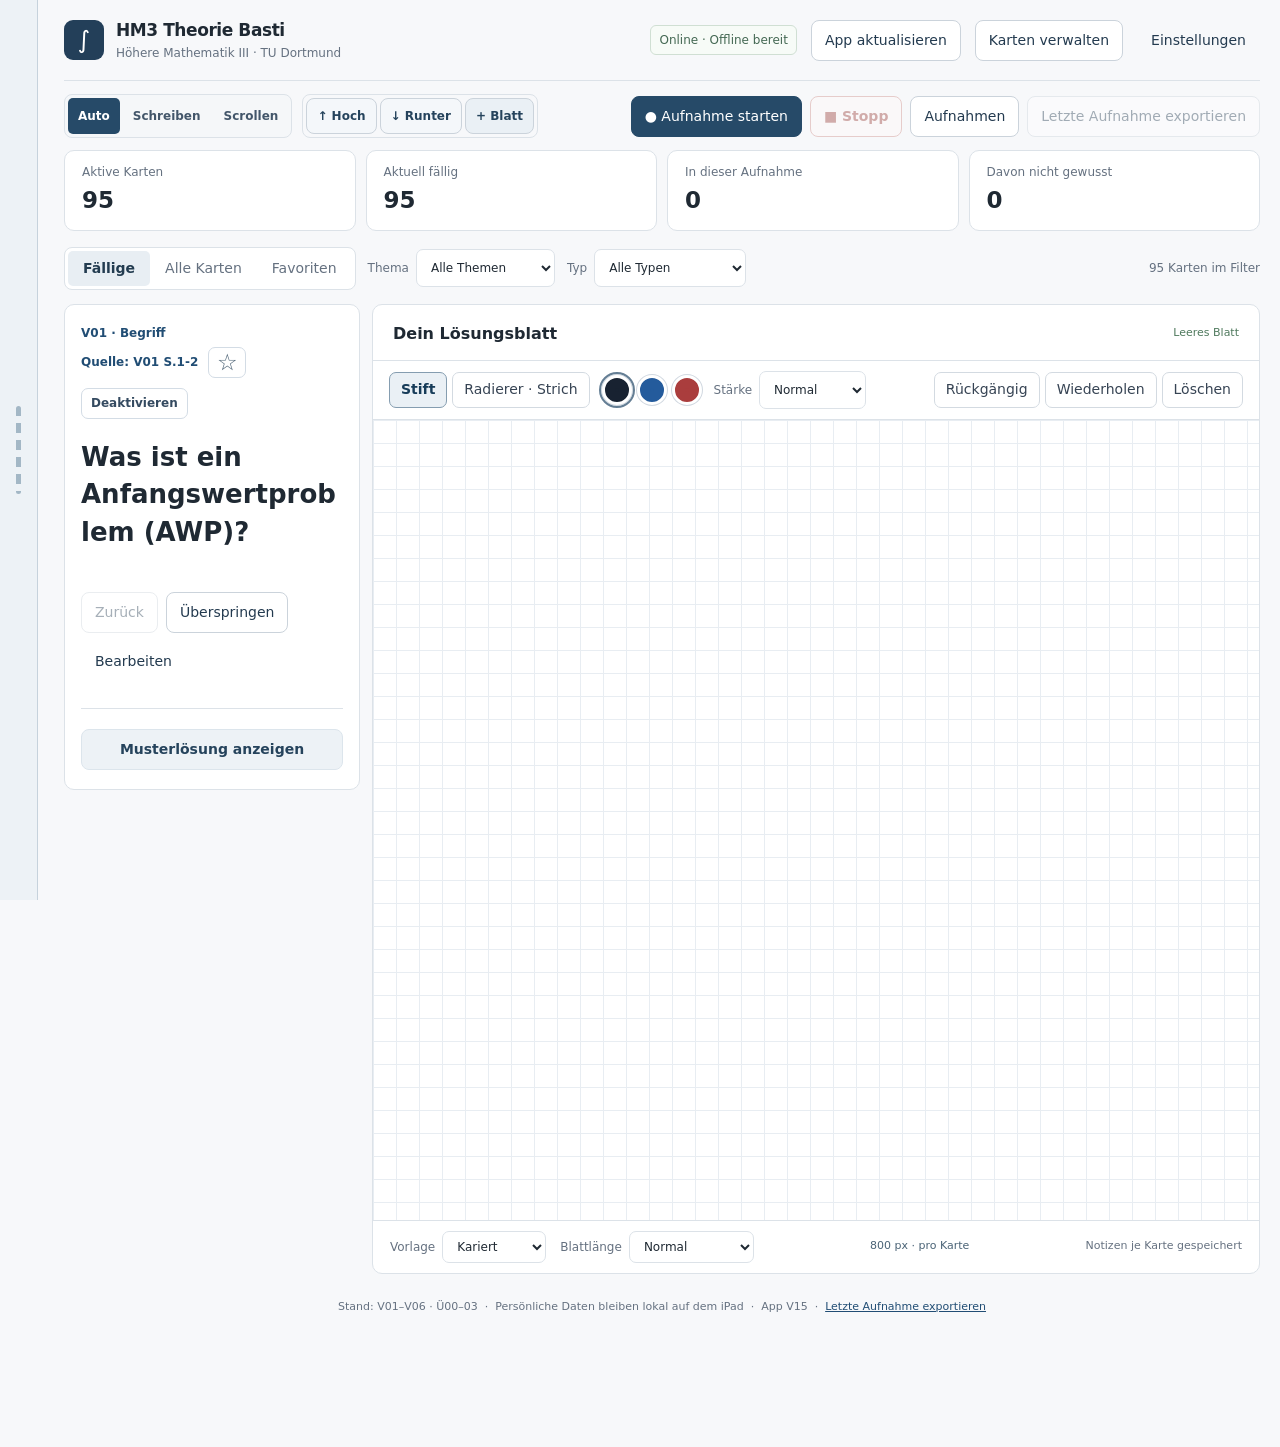
==== index.html @ 03a6386e "Shorten card manager footnote" ====
<!doctype html>
<html lang="de">
<head>
  <meta charset="utf-8">
  <meta name="viewport" content="width=device-width, initial-scale=1, viewport-fit=cover">
  <meta name="theme-color" content="#f7f8fa">
  <meta name="description" content="HM3 Theorie Basti: mit Apple Pencil lernen, Karten verwalten und Aufnahmen mit Skizzen exportieren.">
  <meta name="apple-mobile-web-app-capable" content="yes">
  <meta name="apple-mobile-web-app-title" content="HM3 Theorie Basti">
  <link rel="manifest" href="manifest.webmanifest">
  <link rel="apple-touch-icon" href="assets/icon-180.png">
  <link rel="stylesheet" href="style.css">
  <title>HM3 Theorie Basti</title>
  <script>window.MathJax={tex:{inlineMath:[['\\(','\\)']],displayMath:[['\\[','\\]']]},svg:{fontCache:'local'},options:{skipHtmlTags:['script','noscript','style','textarea','pre','code']}};</script>
  <script defer src="assets/mathjax-tex-svg.js"></script>
  <script defer src="app.js"></script>
</head>
<body>
<div class="layout">
  <header class="topbar">
    <div class="brand"><div class="brandmark" aria-hidden="true">∫</div><div><strong>HM3 Theorie Basti</strong><span>Höhere Mathematik III · TU Dortmund</span></div></div>
    <div class="top-actions"><span class="save-status" id="saveStatus" role="alert" hidden></span><span class="network-status" id="networkStatus" role="status">Offline-Modus wird geprüft …</span><button class="button" id="updateAppBtn" title="Auf neue Version prüfen und neu laden">App aktualisieren</button><button class="button" id="libraryBtn">Karten verwalten</button><button class="button button-quiet" id="settingsBtn">Einstellungen</button></div>
  </header>

  <div class="sessionbar">
    <div class="ink-mode-dock" id="inkModeDock" role="group" aria-label="Stift und Seitennavigation">
      <div class="ink-mode-choices">
        <button class="button ink-mode-choice is-selected" id="inkAutoBtn" type="button" aria-pressed="true">Auto</button>
        <button class="button ink-mode-choice" id="inkModeBtn" type="button" aria-pressed="false">Schreiben</button>
        <button class="button ink-mode-choice" id="inkScrollBtn" type="button" aria-pressed="false">Scrollen</button>
      </div>
      <div class="ink-navigation" role="group" aria-label="Seite und Blatt steuern">
        <button class="button ink-nav-button" id="scrollUpBtn" type="button" title="Seite nach oben">↑ Hoch</button>
        <button class="button ink-nav-button" id="scrollDownBtn" type="button" title="Seite nach unten">↓ Runter</button>
        <button class="button ink-nav-button" id="extendSheetBtn" type="button" title="400 Pixel Schreibfläche hinzufügen">+ Blatt</button>
      </div>
    </div>
    <div class="sessionactions"><span class="overline recording-live" id="recordingStatus" hidden>● Aufnahme läuft</span><button class="button button-primary" id="recordingStartBtn">● Aufnahme starten</button><button class="button recording-stop" id="recordingStopBtn" disabled>■ Stopp</button><button class="button" id="recordingsBtn">Aufnahmen</button><button class="button" id="exportSessionBtn" disabled>Letzte Aufnahme exportieren</button></div>
  </div>

  <section class="metrics" aria-label="Lernübersicht">
    <div><span>Aktive Karten</span><strong id="statAll">–</strong></div>
    <div><span>Aktuell fällig</span><strong id="statDue">–</strong></div>
    <div><span>In dieser Aufnahme</span><strong id="statSession">–</strong></div>
    <div><span>Davon nicht gewusst</span><strong id="statWrong">–</strong></div>
  </section>

  <nav class="study-filters" aria-label="Kartenauswahl">
    <div class="toggle-group" role="group" aria-label="Lernmodus"><button class="toggle is-active" data-mode="due">Fällige</button><button class="toggle" data-mode="all">Alle Karten</button><button class="toggle" data-mode="favorites">Favoriten</button></div>
    <label>Thema <select id="topicFilter"><option value="all">Alle Themen</option></select></label>
    <label>Typ <select id="typeFilter"><option value="all">Alle Typen</option></select></label>
    <span class="list-caption" id="positionLabel">–</span>
  </nav>

  <div class="workspace" id="workspace">
    <section class="flashcard" aria-label="Karteikarte">
      <div class="card-eyebrow"><span id="cardTopic">V01</span><div class="card-context"><span id="cardSource">Quelle</span><button class="card-small-button" id="cardFavoriteBtn" aria-label="Als Favorit markieren" aria-pressed="false" title="Favorit">☆</button><button class="card-small-button" id="cardDisableBtn" title="Karte aus dem Lernen nehmen">Deaktivieren</button></div></div>
      <h1 class="card-question" id="cardQuestion">Die Karten werden geladen …</h1>
      <div class="card-buttons"><button class="button" id="prevBtn">Zurück</button><button class="button" id="skipBtn">Überspringen</button><button class="button button-quiet" id="cardEditBtn">Bearbeiten</button></div>
      <div class="solution-section">
        <button class="button button-solution" id="showSolutionBtn" aria-expanded="false">Musterlösung anzeigen</button>
        <div class="solution-content is-hidden" id="solutionContent">
          <h2>Musterlösung</h2><div id="cardAnswer" class="answer-text"></div>
          <div class="rating-wrap"><p>Eigene Einschätzung – keine automatische Korrektur</p><div class="rating-buttons">
            <button class="button rate rate-wrong" data-rating="wrong">Nicht gewusst</button>
            <button class="button rate" data-rating="partial">Teilweise</button>
            <button class="button rate rate-good" data-rating="good">Gewusst</button>
          </div></div>
        </div>
      </div>
    </section>

    <section class="notes" aria-label="Notizblatt">
      <div class="notes-heading"><h2>Dein Lösungsblatt</h2><span class="paper-save" id="noteStatus">–</span></div>
      <div class="pen-toolbar" role="toolbar" aria-label="Stiftwerkzeuge">
        <div class="toolset"><button class="tool is-active" id="penBtn" aria-pressed="true">Stift</button><button class="tool" id="eraserBtn" aria-pressed="false" title="Ganzer Pencil-Zug – jeweils nur ein Strich pro Kontakt">Radierer · Strich</button></div>
        <div class="toolset" aria-label="Farben"><button class="color is-active" data-color="#182231" style="--ink:#182231" aria-label="Schwarz" title="Schwarz"></button><button class="color" data-color="#245b9c" style="--ink:#245b9c" aria-label="Blau" title="Blau"></button><button class="color" data-color="#aa3d3d" style="--ink:#aa3d3d" aria-label="Rot" title="Rot"></button></div>
        <label class="compact-label">Stärke <select id="strokeWidth"><option value="1.6">Fein</option><option value="2.7" selected>Normal</option><option value="4.3">Breit</option></select></label>
        <div class="toolset toolbar-end"><button class="tool" id="undoBtn" aria-label="Rückgängig">Rückgängig</button><button class="tool" id="redoBtn" aria-label="Wiederholen">Wiederholen</button><button class="tool" id="clearBtn">Löschen</button></div>
      </div>
      <div class="sheet sheet-grid" id="sheet"><canvas id="inkCanvas" aria-label="Freie Schreibfläche für Apple Pencil"></canvas><canvas id="eraserOverlay" aria-hidden="true"></canvas></div>
      <div class="sheet-foot"><label>Vorlage <select id="sheetStyle"><option value="grid">Kariert</option><option value="lines">Liniert</option><option value="blank">Blanko</option></select></label><label>Blattlänge <select id="sheetHeight"><option value="520">Kurz</option><option value="800">Normal</option><option value="1250">Lang</option><option value="1850">Sehr lang</option><option value="custom">Individuell</option></select></label><span id="sheetLengthInfo" aria-live="polite">800 px · pro Karte</span><span>Notizen je Karte gespeichert</span></div>
    </section>
  </div>
  <section id="emptyState" class="empty is-hidden"><h2>Keine Karte in dieser Auswahl</h2><p>Du kannst zu „Alle Karten“ wechseln oder deine Filter ändern.</p><button class="button button-primary" id="showAllBtn">Alle Karten anzeigen</button></section>
  <footer>Stand: V01–V06 · Ü00–03 &nbsp;·&nbsp; Persönliche Daten bleiben lokal auf dem iPad &nbsp;·&nbsp; <span id="appVersion">App-Version</span> &nbsp;·&nbsp; <button class="text-button" id="footerExport">Letzte Aufnahme exportieren</button></footer>
</div>

<dialog id="libraryDialog" class="settings card-library" aria-labelledby="libraryTitle">
  <div class="dialog-title"><div><h2 id="libraryTitle">Alle Karteikarten</h2><p>Durchsuchen, favorisieren, deaktivieren oder bearbeiten.</p></div><button class="button button-quiet" id="closeLibraryBtn">Schließen</button></div>
  <div class="library-controls"><label class="library-search">Suche <input id="librarySearch" type="search" placeholder="Frage, Antwort, Thema oder Quelle …" autocomplete="off"></label><label>Status <select id="libraryFilter"><option value="all">Alle Karten</option><option value="active">Aktiv</option><option value="favorite">Favoriten</option><option value="disabled">Deaktiviert</option></select></label></div>
  <div class="library-summary" id="libraryCount" aria-live="polite">–</div><div id="libraryList" class="library-list"></div>
  <p class="small-note">Die ursprünglichen Karten bleiben erhalten. Eigene Textänderungen sind im Gesamtbackup enthalten.</p>
</dialog>
<dialog id="editorDialog" class="settings card-editor" aria-labelledby="editorTitle">
  <div class="dialog-title"><div><h2 id="editorTitle">Karte bearbeiten</h2><p id="editorHint">Frage und Musterlösung</p></div><button class="button button-quiet" id="closeEditorBtn">Schließen</button></div>
  <form id="editCardForm"><label class="editor-field">Frage <textarea id="editQuestion" rows="4" required spellcheck="false"></textarea></label><label class="editor-field">Musterlösung <textarea id="editAnswer" rows="8" required spellcheck="false"></textarea></label><p class="small-note">Formeln kannst du wie bisher mit <code>\( ... \)</code> oder <code>\[ ... \]</code> eingeben. Keine automatische Auswertung.</p><div class="editor-actions"><button type="submit" class="button button-primary">Änderungen speichern</button><button type="button" class="button" id="resetCardBtn">Original wiederherstellen</button></div></form>
</dialog>
<dialog id="settingsDialog" class="settings">
  <div class="dialog-title"><h2>Einstellungen und Sicherung</h2><button class="button button-quiet" id="closeSettingsBtn">Schließen</button></div>
  <p>Normale Notizen bleiben als Entwurf auf dem iPad. Nur bei einer laufenden Aufnahme werden Antworten und neu gezeichnete Stiftstriche für die spätere Kontrolle separat archiviert.</p>
  <label class="checkrow"><input type="checkbox" id="pencilOnly" checked> Nur mit Apple Pencil zeichnen (Auto: Finger und Handballen auf dem Blatt ignorieren)</label>
  <section class="offline-settings"><h3>Offline lernen</h3>
    <p>Fragen, Formeln und App-Dateien werden auf diesem iPad zwischengespeichert. Skizzen und Lernstand bleiben lokal – auch ohne Internet. Bei der nächsten Verbindung prüft die App auf neue Versionen.</p>
    <button class="button" type="button" id="offlineSaveBtn">Alle Offline-Dateien sichern</button>
    <span id="offlineSaveStatus" role="status"></span>
  </section>
  <div class="dialog-actions"><button class="button button-primary" id="exportSessionBtn2">Letzte Aufnahme als ZIP</button><button class="button" id="exportBackupBtn">Gesamtes Backup (JSON)</button><label class="button file-label">Backup wiederherstellen <input type="file" id="importBackup" accept=".json,application/json" hidden></label></div>
  <h3>Gespeicherte Aufnahmen</h3><div id="sessionList" class="session-list"><p>Wird geladen …</p></div>
  <p class="small-note">Sicherung ist wichtig: Safari kann lokale Websitedaten löschen. Ein Export lädt keine Daten automatisch hoch. Erst wenn du die ZIP hier im Chat hochlädst, kann ich deine Skizzen ansehen.</p>
</dialog>
<dialog id="recordingNameDialog" class="settings recording-name-dialog" aria-labelledby="recordingNameTitle">
  <h2 id="recordingNameTitle">Aufnahme beendet</h2>
  <p>Gib deiner Aufnahme einen Namen. Sie wird nur auf diesem iPad gespeichert, bis du sie ausdrücklich exportierst.</p>
  <form id="recordingNameForm">
    <label class="editor-field">Name der Aufnahme <input type="text" id="recordingNameInput" maxlength="100" required placeholder="Zum Beispiel: HöMa3 Testat – Peano und Picard"></label>
    <div class="editor-actions"><button class="button button-primary" type="submit" id="saveRecordingNameBtn">Speichern</button><button class="button" type="button" id="saveAndExportRecordingBtn">Speichern und ZIP exportieren</button></div>
  </form>
</dialog>
<div id="fingerScrollRail" class="finger-scroll-rail" aria-label="Finger-Scrollbereich am linken Bildschirmrand" title="Hier mit dem Finger scrollen" role="scrollbar" aria-orientation="vertical" aria-valuemin="0" aria-valuemax="100" aria-valuenow="0" tabindex="0">
  <span class="rail-grip" aria-hidden="true"></span>
</div>
<div class="notice" id="notice" role="status" aria-live="polite"></div>
<script>if('serviceWorker' in navigator && location.protocol==='https:')navigator.serviceWorker.register('./sw.js').catch(console.warn);</script>
</body>
</html>
---- style.css ----
:root{color-scheme:light;--bg:#f7f8fa;--surface:#fff;--text:#1f2933;--muted:#657180;--line:#dce2e8;--ink:#214d74;--light:#eef3f7;--radius:10px;font-family:system-ui,-apple-system,BlinkMacSystemFont,"Segoe UI",sans-serif;font-synthesis:none;-webkit-text-size-adjust:100%}
*,*::before,*::after{box-sizing:border-box}html{scroll-behavior:auto}body{margin:0;background:var(--bg);color:var(--text);font-size:14px;line-height:1.5}button,input,select{font:inherit}button,select{cursor:pointer}button:disabled{opacity:.4;cursor:not-allowed}button:focus-visible,select:focus-visible,input:focus-visible{outline:2px solid #275b87;outline-offset:2px}button{-webkit-tap-highlight-color:transparent}h1,h2,h3,p{margin-top:0}h1{font-size:clamp(19px,2.1vw,26px);font-weight:620;line-height:1.45}h2{font-size:16px;font-weight:640}h3{font-size:14px}p{line-height:1.6}a{color:var(--ink)}.layout{max-width:1570px;padding:0 24px;margin:0 auto}.topbar{min-height:81px;display:flex;align-items:center;justify-content:space-between;gap:20px;border-bottom:1px solid var(--line)}.brand{display:flex;align-items:center;gap:12px}.brandmark{width:40px;height:40px;display:grid;place-items:center;border-radius:9px;background:#233f59;color:#fff;font-size:24px}.brand strong,.brand span{display:block}.brand strong{font-size:17px;letter-spacing:-.025em}.brand span{color:var(--muted);font-size:12px}.top-actions{display:flex;align-items:center;gap:14px}.save-status{font-size:12px;color:#4c7058}.save-status.is-warning{color:#a33c35;font-weight:650}.button{display:inline-flex;align-items:center;justify-content:center;gap:8px;border:1px solid #cbd3db;border-radius:8px;background:#fff;color:#233a4f;padding:9px 13px;font-weight:540;min-height:39px;text-decoration:none;white-space:nowrap}.button:active{background:#edf1f5}.button-primary{color:#fff;background:#264a68;border-color:#264a68}.button-primary:active{background:#1b384f}.button-quiet{border-color:transparent;background:transparent}.button-quiet:active{background:#e9eef2}.sessionbar{display:flex;justify-content:space-between;align-items:center;gap:20px;padding:22px 0 17px}.sessioninfo{display:flex;flex-wrap:wrap;gap:8px 14px;align-items:baseline}.overline{font-size:10px;font-weight:750;letter-spacing:.1em;color:var(--muted)}.sessioninfo strong{font-size:15px}.meta{font-size:12px;color:var(--muted)}.sessionactions{display:flex;gap:9px}.metrics{display:grid;grid-template-columns:repeat(4,minmax(0,1fr));gap:10px;margin:0 0 16px}.metrics>div{padding:12px 17px;border:1px solid var(--line);border-radius:var(--radius);background:var(--surface)}.metrics span{display:block;font-size:12px;color:var(--muted)}.metrics strong{display:block;font-size:23px;font-weight:650;margin-top:2px;font-variant-numeric:tabular-nums}.study-filters{display:flex;align-items:center;gap:12px;margin:0 0 14px;flex-wrap:wrap}.study-filters label,.sheet-foot label,.compact-label{font-size:12px;color:var(--muted);display:flex;align-items:center;gap:7px}.study-filters select,.sheet-foot select,.compact-label select{height:38px;border:1px solid var(--line);border-radius:7px;background:#fff;padding:0 31px 0 10px;color:var(--text);max-width:240px}.toggle-group{display:flex;border:1px solid var(--line);border-radius:8px;background:#fff;padding:3px}.toggle{background:transparent;border:0;border-radius:5px;padding:7px 15px;min-height:30px;color:var(--muted)}.toggle.is-active{background:#e8eef3;color:#233c50;font-weight:650}.list-caption{margin-left:auto;font-size:12px;color:var(--muted)}.workspace{display:grid;grid-template-columns:minmax(310px,.83fr) minmax(440px,1.17fr);gap:15px;align-items:start}.flashcard,.notes{background:var(--surface);border:1px solid var(--line);border-radius:var(--radius);overflow:hidden}.flashcard{padding:26px;min-height:480px}.card-eyebrow{display:flex;align-items:center;justify-content:space-between;gap:15px;color:var(--muted);font-size:12px;margin-bottom:20px}.card-eyebrow span:first-child{font-weight:700;color:var(--ink)}.card-question{min-height:132px;overflow-wrap:anywhere}.card-question mjx-container{max-width:100%;overflow-x:auto;overflow-y:hidden}.card-buttons{display:flex;gap:8px;margin-bottom:26px}.solution-section{border-top:1px solid var(--line);padding-top:20px}.button-solution{width:100%;justify-content:center;background:#edf2f6;border-color:#dce5ec;color:#25435c;font-weight:670;white-space:normal}.solution-content{padding-top:22px}.solution-content h2{font-size:12px;letter-spacing:.03em;text-transform:uppercase;color:#647486}.answer-text{font-size:15px;line-height:1.7;overflow-wrap:anywhere}.answer-text mjx-container{max-width:100%;overflow-x:auto;overflow-y:hidden}.rating-wrap{margin-top:27px;border-top:1px solid var(--line);padding-top:18px}.rating-wrap p{font-size:12px;color:var(--muted)}.rating-buttons{display:grid;grid-template-columns:repeat(3,minmax(0,1fr));gap:7px}.rating-buttons .button{padding:10px 5px;white-space:normal}.rate-wrong{border-color:#deb6b6;color:#9a3636;background:#fffafa}.rate-good{border-color:#a6c8b0;background:#f6fcf7;color:#2a6342}.card-footer{font-size:12px;color:var(--muted);margin-top:28px}.notes-heading{display:flex;align-items:center;justify-content:space-between;gap:12px;padding:17px 20px 14px}.notes-heading h2{margin:0 0 2px;font-size:16px}.notes-heading p{font-size:12px;color:var(--muted);margin:0}.paper-save{font-size:11px;color:#4f795d;white-space:nowrap}.pen-toolbar{padding:10px 16px;border-top:1px solid var(--line);border-bottom:1px solid var(--line);display:flex;align-items:center;gap:12px;flex-wrap:wrap}.toolset{display:flex;gap:5px;align-items:center}.tool{min-height:36px;background:#fff;border:1px solid #d3dae1;border-radius:7px;padding:6px 11px;color:#374454}.tool.is-active{background:#eaf0f5;border-color:#859db0;color:#173c59;font-weight:650}.color{width:30px;height:30px;padding:0;border:3px solid #fff;border-radius:50%;background:var(--ink);box-shadow:inset 0 0 0 10px var(--ink),0 0 0 1px #d2d9e1;background:var(--ink);--ink:#182231}.color{background:var(--ink)}.color.is-active{outline:2px solid #647e94;outline-offset:1px}.toolbar-end{margin-left:auto}.sheet{position:relative;height:800px;background-color:#fff;overflow:hidden}.sheet-grid{background-image:linear-gradient(#e8edf2 1px,transparent 1px),linear-gradient(90deg,#e8edf2 1px,transparent 1px);background-size:23px 23px}.sheet-lines{background-image:linear-gradient(#e8edf2 1px,transparent 1px);background-size:100% 29px}.sheet-blank{background:#fff}#inkCanvas{width:100%;height:100%;display:block;touch-action:none!important;-ms-touch-action:none;user-select:none;-webkit-user-select:none;-webkit-touch-callout:none;overscroll-behavior:contain}.sheet-foot{padding:10px 17px;display:flex;align-items:center;gap:14px;flex-wrap:wrap;border-top:1px solid var(--line)}.sheet-foot>span{margin-left:auto;color:var(--muted);font-size:11px}.sheet-foot select{height:32px}.empty{padding:60px;text-align:center;border:1px solid var(--line);border-radius:var(--radius);background:#fff}.empty p{color:var(--muted)}.is-hidden{display:none!important}footer{font-size:11px;color:var(--muted);text-align:center;padding:25px 0 36px}.text-button{border:0;background:transparent;text-decoration:underline;color:var(--ink);padding:0}.settings{max-width:650px;width:calc(100vw - 24px);max-height:calc(100vh - 45px);overflow:auto;background:#fff;color:var(--text);border:1px solid #b7c2cc;border-radius:12px;padding:24px}.settings::backdrop{background:rgba(23,31,39,.40)}.settings p{color:var(--muted);font-size:13px}.dialog-title{display:flex;align-items:center;justify-content:space-between;gap:16px}.dialog-title h2{margin:0}.checkrow{display:flex;align-items:center;gap:8px;padding:15px 0;border-bottom:1px solid var(--line)}.checkrow input{width:18px;height:18px}.dialog-actions{display:flex;flex-wrap:wrap;gap:9px;margin:19px 0}.file-label input{display:none}.session-list{border:1px solid var(--line);border-radius:8px;overflow:hidden}.session-list>div{padding:11px 14px;border-bottom:1px solid var(--line);display:flex;justify-content:space-between;gap:12px;align-items:center}.session-list>div:last-child{border-bottom:0}.session-list strong,.session-list small{display:block}.session-list small{color:var(--muted)}.small-note{border-top:1px solid var(--line);padding-top:15px}.notice{position:fixed;bottom:22px;left:50%;transform:translateX(-50%);background:#253b4d;color:#fff;padding:10px 16px;border-radius:8px;max-width:min(520px,90vw);font-size:13px;display:none;z-index:10}.notice.is-visible{display:block}
@media(max-width:1000px){.workspace{grid-template-columns:1fr}.flashcard{min-height:auto}.card-question{min-height:auto}.sheet{height:700px}.layout{padding:0 16px}.notes-heading{padding:14px 17px}.flashcard{padding:22px}}
@media(max-width:640px){.topbar{min-height:72px}.brand strong{font-size:15px}.brand span{font-size:10px}.brandmark{width:34px;height:34px}.save-status{display:none}.sessionbar{align-items:flex-start;flex-direction:column;padding:17px 0}.sessionactions{width:100%}.sessionactions .button{flex:1}.metrics{grid-template-columns:repeat(2,1fr)}.metrics strong{font-size:20px}.study-filters{gap:8px}.study-filters label{flex:1}.study-filters label select{width:100%}.list-caption{width:100%;margin:0;text-align:right}.flashcard{padding:18px}.rating-buttons{grid-template-columns:1fr}.toolbar-end{margin-left:0}.sheet-foot>span{margin-left:0;width:100%}.pen-toolbar{gap:9px}.tool{padding:6px 9px}.layout{padding:0 12px}.top-actions .button{padding:8px}}
@media(prefers-reduced-motion:no-preference){html{scroll-behavior:auto}}*,*::before,*::after{transition:none!important;animation:none!important;scroll-behavior:auto!important}

/* Kartenverwaltung: bewusst ohne Animationen, klare klickbare Elemente. */
.card-context{display:flex;align-items:center;gap:10px;min-width:0;flex-wrap:wrap;justify-content:flex-end}
.card-context #cardSource{overflow-wrap:anywhere;text-align:right}
.card-small-button{border:1px solid #d3dce5;background:#fff;color:#344a60;padding:4px 9px;min-height:31px;border-radius:7px;font-weight:600;font-size:12px;white-space:nowrap}
#cardFavoriteBtn{font-size:23px;line-height:1;color:#526779;min-width:38px;padding:3px 7px}
#cardFavoriteBtn.is-favorite{color:#a66b13;border-color:#dac8a9;background:#fffcf6}
#cardDisableBtn.is-disabled{color:#8e3d3d;border-color:#dcbfbd;background:#fcf8f7}
.card-library{max-width:1060px;min-height:min(580px,86vh);width:calc(100vw - 24px)}
.library-controls{display:flex;align-items:end;gap:12px;flex-wrap:wrap;margin:24px 0 12px}
.library-controls label,.editor-field{display:flex;flex-direction:column;gap:6px;color:#415466;font-size:13px;font-weight:600}
.library-search{flex:1 1 320px}.library-controls input,.library-controls select,.editor-field textarea{border:1px solid #cbd5de;border-radius:8px;padding:10px 12px;background:#fff;color:#202d3b;outline-offset:2px;min-height:43px}
.library-summary{font-size:12px;color:#627285;margin:12px 0}
.library-list{border:1px solid var(--line);border-radius:9px;overflow:auto;max-height:min(61vh,720px)}
.library-item{padding:14px 16px;display:flex;align-items:center;gap:14px;border-bottom:1px solid var(--line);justify-content:space-between}
.library-item:last-child{border-bottom:0}
.library-item.is-disabled{background:#f7f8f9}
.library-item-main{min-width:0;flex:1}
.library-item-meta{font-size:11px;color:#627387;margin-bottom:5px}
.library-item-question{font-size:14px;font-weight:580;overflow-wrap:anywhere;max-height:4.5em;overflow:hidden;white-space:pre-wrap}
.library-item.is-disabled .library-item-question{color:#6c7884}
.library-item-actions{display:flex;align-items:center;flex-wrap:wrap;justify-content:flex-end;gap:6px;flex:0 0 auto}
.library-item-actions button{padding:6px 10px;min-height:36px}
.library-star{font-size:22px!important;min-width:38px}
.library-star.is-favorite{color:#9c6716;background:#fffcf5;border-color:#dac8a9}
.library-item-status{font-size:11px;color:#63758a}
.card-editor{max-width:760px}
.editor-field{margin:18px 0}
.editor-field textarea{width:100%;min-height:112px;resize:vertical;line-height:1.55;font-size:15px;font-weight:400}
#editAnswer{min-height:230px}
.editor-actions{display:flex;gap:10px;flex-wrap:wrap;margin-top:20px}
@media(max-width:750px){.library-item{align-items:stretch;flex-direction:column;gap:9px}.library-item-actions{justify-content:flex-start}.library-list{max-height:58vh}.card-context{gap:6px}.card-eyebrow{align-items:flex-start}}
@media(max-width:480px){.top-actions{gap:2px}.top-actions .button{font-size:11px;padding:7px}.card-context #cardSource{width:100%}.library-controls{margin:12px 0}}

.library-preview{margin-top:9px;font-size:12px;color:#49657c}
.library-preview summary{width:max-content;max-width:100%;cursor:pointer;list-style:revert;user-select:none}
.library-preview-answer{margin-top:9px;color:var(--text);font-size:13px;line-height:1.65;white-space:pre-wrap;overflow-wrap:anywhere;max-width:100%;padding:12px 14px;border:1px solid var(--line);border-radius:7px;background:#fafbfd}
.library-preview-answer mjx-container{max-width:100%;overflow-x:auto;overflow-y:hidden}
/* iPad-Stiftfläche: kein natives Scrollen oder Zoom auf dem Canvas. Finger-Scrollen verwaltet JS. */
.sheet{touch-action:none;overscroll-behavior:contain}
.extend-button{font-weight:650;border-color:#b4c6d4;color:#244762;background:#f1f5f8}
#sheetLengthInfo{white-space:nowrap;font-variant-numeric:tabular-nums;color:#4a6376}
@media(max-width:640px){.top-actions{flex-wrap:wrap;justify-content:flex-end}.top-actions #updateAppBtn{font-size:11px}.sheet-foot .extend-button{min-height:40px}}

/* Stabiler iPad-Schreibmodus: keine Scrollgesten zwischen zwei Pencil-Strichen. */
html.ink-locked,body.ink-locked{overscroll-behavior:none!important;-webkit-overflow-scrolling:auto}
body.ink-locked{overflow:hidden!important}
.sheet{touch-action:pan-y}
#inkCanvas{touch-action:none!important;-webkit-touch-callout:none!important;user-select:none!important;-webkit-user-select:none!important}
.ink-mode-dock{position:fixed;right:max(16px,env(safe-area-inset-right));bottom:max(16px,env(safe-area-inset-bottom));z-index:20;display:flex;align-items:center;gap:10px;background:#fff;border:1px solid #bac8d4;border-radius:9px;padding:7px 8px 7px 12px;box-shadow:0 2px 9px #21384b1f;max-width:calc(100vw - 24px)}
.ink-mode-dock span{font-size:12px;color:#43576a;white-space:nowrap}
.ink-mode-button{min-width:112px;background:#264a68;color:#fff;font-weight:650;border-color:#264a68}
.ink-mode-button.is-writing{background:#f8f4eb;color:#754c1d;border-color:#c6ab82}
.ink-mode-button.is-writing:active{background:#f4ead7}
@media(max-width:520px){.ink-mode-dock{right:10px;bottom:10px;gap:6px;padding:5px}.ink-mode-dock span{font-size:10px}.ink-mode-button{min-width:98px}}

/* Explizit freigegebene Navigation hat Vorrang vor Pencil-Schreibsperre. */
body.ink-scroll #inkCanvas,body.ink-scroll .sheet{touch-action:pan-y!important}
body.ink-locked #inkCanvas,body.ink-locked .sheet{touch-action:none!important}

/* Keine Animationen; dezente Offline-Anzeige und iPad-Offline-Steuerung. */
.network-status{font-size:12px;color:#446853;padding:5px 8px;border:1px solid #d0dfd3;border-radius:6px;background:#f7fbf7;white-space:nowrap}
.network-status.is-offline{background:#f5f6f8;border-color:#d9dee4;color:#526171}
.network-status.is-warning{background:#fff8f5;border-color:#e6cbbd;color:#9a4b27}
.offline-settings{margin:15px 0;padding:16px;border:1px solid var(--line);border-radius:9px;background:#fafbfd}
.offline-settings h3{margin-bottom:4px}.offline-settings p{margin-bottom:12px}
#offlineSaveStatus{display:block;font-size:12px;color:#556879;margin-top:8px}
#updateAppBtn.is-update-ready{border-color:#6d92b0;background:#eaf2f9;color:#244763;font-weight:700}
@media(max-width:800px){.top-actions{flex-wrap:wrap;justify-content:flex-end;gap:6px}.network-status{font-size:11px}}

/* V9 Eingabe: Auto bevorzugt, Schreiben/Scrollen als manuelle Alternativen. */
.ink-mode-choices{display:flex;gap:3px;flex-wrap:nowrap;border:1px solid #cbd6df;border-radius:7px;padding:3px;background:#f5f7f9}
.ink-mode-choice{min-width:0;min-height:35px;padding:6px 10px;border:0;border-radius:5px;background:transparent;color:#43566a;font-weight:550}
.ink-mode-choice.is-selected{background:#264a68;color:#fff;font-weight:650}
.ink-mode-dock{max-width:min(100vw - 20px,650px)}
@media(max-width:700px){.ink-mode-dock{flex-direction:column;align-items:stretch;gap:5px}.ink-mode-dock span{font-size:11px;white-space:normal}.ink-mode-choices{justify-content:space-between}.ink-mode-choice{flex:1}}
body:not(.ink-locked) #inkCanvas,body:not(.ink-locked) .sheet{touch-action:none!important}
body.ink-scroll #inkCanvas,body.ink-scroll .sheet{touch-action:pan-y!important}

/* Freiwillige Aufnahme statt dauerhafter Versuchsarchivierung. */
.sessionactions{flex-wrap:wrap;justify-content:flex-end}
.recording-stop{border-color:#cf8c86;background:#fff9f8;color:#993b34;font-weight:650}
#recordingStatus.recording-live{color:#a33c35;font-weight:800}
.recording-name-dialog{max-width:550px}
.recording-name-dialog input{width:100%;padding:12px;border:1px solid #bac8d4;border-radius:8px;font:inherit;background:#fff;color:var(--text)}
.recording-name-dialog .editor-actions{margin:18px 0 3px}
.session-list .recording-row-info{flex:1;min-width:0}
.session-list .recording-row-actions{display:flex;gap:6px;flex-wrap:wrap}
@media(max-width:600px){.sessionactions{justify-content:flex-start}.sessionactions .button{flex:1 1 auto}.session-list>div{flex-wrap:wrap}.session-list .recording-row-actions{width:100%}}

/* V11: Seitenposition beim Stiftkontakt NICHT per position:fixed verschieben. */
html.ink-locked,body.ink-locked{overflow:hidden!important;overscroll-behavior:none!important}
body.ink-locked{position:static!important;top:auto!important;left:auto!important;right:auto!important;width:auto!important}
.ink-mode-dock{left:max(16px,env(safe-area-inset-left))!important;right:auto!important;bottom:max(16px,env(safe-area-inset-bottom))!important;max-width:min(510px,calc(100vw - 24px));align-items:flex-start;flex-direction:column;gap:7px;padding:10px;box-shadow:0 2px 9px #21384b1f}
.ink-mode-dock span{white-space:normal}
.ink-mode-choices,.ink-navigation{display:flex;gap:6px;flex-wrap:wrap;width:100%}
.ink-navigation{border-top:1px solid #dce2e8;padding-top:8px}
.ink-navigation .ink-nav-button{min-height:43px;min-width:90px;flex:1;padding:8px 12px;background:#f4f7fa;color:#25435c;font-weight:650}
.ink-navigation .ink-nav-button:active{background:#e5edf5}
.ink-navigation #extendSheetBtn{background:#eaf0f5}
@media(max-width:700px){.ink-mode-dock{left:10px!important;right:auto!important;bottom:10px!important;gap:5px}.ink-mode-choices,.ink-navigation{gap:3px}.ink-navigation .ink-nav-button{min-width:0;padding:7px 8px;font-size:12px}}
footer{padding-bottom:132px}

/* V13 – Querformat: ca. 75 % Schreibblatt, 25 % Frageseite. */
@media (min-width:850px) and (orientation:landscape){
  .workspace{grid-template-columns:minmax(0,1fr) minmax(0,3fr)!important;gap:12px}
  .flashcard{min-width:0;padding:19px 16px}
  .card-question{font-size:clamp(19px,2.05vw,26px)}
  .card-eyebrow{gap:5px;flex-wrap:wrap}
  .card-context{justify-content:flex-start}
  .card-buttons{flex-wrap:wrap}
  .notes{min-width:0}
}
@media (min-width:850px) and (max-width:1000px) and (orientation:landscape){
  .workspace{grid-template-columns:minmax(0,1fr) minmax(0,3fr)!important}
}
/* Orange Radierbahn und Radierwerkzeug, rein visuell – nie interaktiv. */
#eraserOverlay{position:absolute;inset:0;width:100%;height:100%;display:block;pointer-events:none!important;touch-action:none;z-index:2}
/* Äußerster linker Rand: eigene Finger-Scrollfläche statt Scrollgesten auf dem karierten Blatt. */
.finger-scroll-rail{
 position:fixed;left:0;top:max(75px,env(safe-area-inset-top));bottom:0;width:38px;z-index:18;
 display:flex;flex-direction:column;align-items:center;justify-content:space-around;
 background:#eaf0f5;border-right:1px solid #c2d2dd;color:#294d68;
 touch-action:none!important;-webkit-touch-callout:none;user-select:none;-webkit-user-select:none;
 cursor:grab;
}
.finger-scroll-rail .rail-label{writing-mode:vertical-rl;transform:rotate(180deg);font-size:10px;font-weight:700;letter-spacing:.14em;white-space:nowrap;pointer-events:none}
.finger-scroll-rail .rail-arrow{font-size:19px;pointer-events:none}
.finger-scroll-rail:focus-visible{outline:2px solid #245b9c;outline-offset:-2px}
.ink-mode-dock{left:max(45px,env(safe-area-inset-left))!important;right:auto!important}
@media(max-width:700px){.finger-scroll-rail{width:34px;top:max(65px,env(safe-area-inset-top))}.ink-mode-dock{left:39px!important;right:auto!important}}
/* Das Textlabel in der Radier-Info beansprucht keinen Schreibplatz. */
.eraser-hint{margin:0;padding:8px 16px;font-size:11px;color:#8c4a22;background:#fff8f2;border-bottom:1px solid #ead7c9}

/* Final V14 – compact controls stay entirely on the left; avoid covering the sheet. */
.layout{padding-left:54px}
.ink-mode-dock{width:min(282px,calc(100vw - 55px))!important;max-width:min(282px,calc(100vw - 55px))!important;left:max(45px,env(safe-area-inset-left))!important}
.ink-mode-dock .ink-mode-choices,.ink-mode-dock .ink-navigation{flex-wrap:nowrap}
.ink-mode-dock .ink-mode-choice,.ink-mode-dock .ink-nav-button{min-width:0;flex:1 1 0;padding:7px 4px;font-size:12px;white-space:nowrap}
.ink-mode-dock .ink-navigation .ink-nav-button{min-height:42px}
.recording-delete{color:#91413d;border-color:#e2c5c3;background:#fff9f8}
@media(max-width:700px){.layout{padding-left:46px}.ink-mode-dock{left:39px!important;max-width:calc(100vw - 52px)!important}}

/* V15 – Bedienelemente ohne überlagernde Flächen. */
/* Der Scrollstreifen bekommt einen eigenen reservierten Bereich links. */
body{padding-left:44px!important}
.layout{padding:0 20px!important;max-width:1570px}
.finger-scroll-rail{
  left:0!important;top:0!important;bottom:0!important;width:38px!important;
  z-index:18;background:#edf2f6;border-right:1px solid #c6d2dc;
  justify-content:center;touch-action:none!important
}
.finger-scroll-rail .rail-label,.finger-scroll-rail .rail-arrow{display:none!important}
.finger-scroll-rail .rail-grip{
  display:block;width:5px;height:88px;border-radius:5px;
  background:repeating-linear-gradient(to bottom,#96adbd 0 10px,transparent 10px 17px);
  opacity:.85;pointer-events:none
}
/* Statt einer schwebenden Leiste nun eine normale Werkzeugzeile oben. */
.sessionbar{flex-wrap:wrap;justify-content:space-between;gap:12px;align-items:center;padding:13px 0 12px}
.ink-mode-dock{
  position:static!important;left:auto!important;right:auto!important;top:auto!important;bottom:auto!important;
  width:auto!important;max-width:100%!important;min-height:0!important;
  display:flex!important;flex-direction:row!important;align-items:center!important;
  border:0!important;box-shadow:none!important;background:transparent!important;
  padding:0!important;margin:0!important;gap:10px!important;z-index:auto!important
}
.ink-mode-choices,.ink-navigation,.ink-mode-dock .ink-mode-choices,.ink-mode-dock .ink-navigation{
  width:auto!important;flex:0 0 auto;gap:3px;flex-wrap:nowrap!important;
  margin:0;padding:3px;border:1px solid var(--line);border-radius:8px
}
.ink-navigation{border-top:1px solid var(--line)!important}
.ink-mode-dock .ink-mode-choice,.ink-mode-dock .ink-nav-button{
  flex:0 0 auto!important;min-width:0!important;min-height:36px!important;
  padding:7px 10px!important;font-size:12px;white-space:nowrap
}
.ink-mode-dock .ink-nav-button{background:#f4f7fa}
.sessionactions{justify-content:flex-start;align-items:center;gap:8px}
#recordingStatus[hidden],#saveStatus[hidden]{display:none!important}
#recordingStatus{color:#a33c35;font-size:11px;font-weight:750;letter-spacing:.04em}
.notes-heading h2{margin:0}
@media(max-width:900px){.layout{padding:0 13px!important}.sessionbar{align-items:flex-start;flex-direction:column}}
@media(max-width:700px){
  body{padding-left:39px!important}
  .finger-scroll-rail{width:34px!important}
  .layout{padding:0 10px!important}
  .ink-mode-dock{flex-wrap:wrap!important;gap:7px!important}
  .ink-mode-dock .ink-mode-choice,.ink-mode-dock .ink-nav-button{padding:7px 8px!important}
}
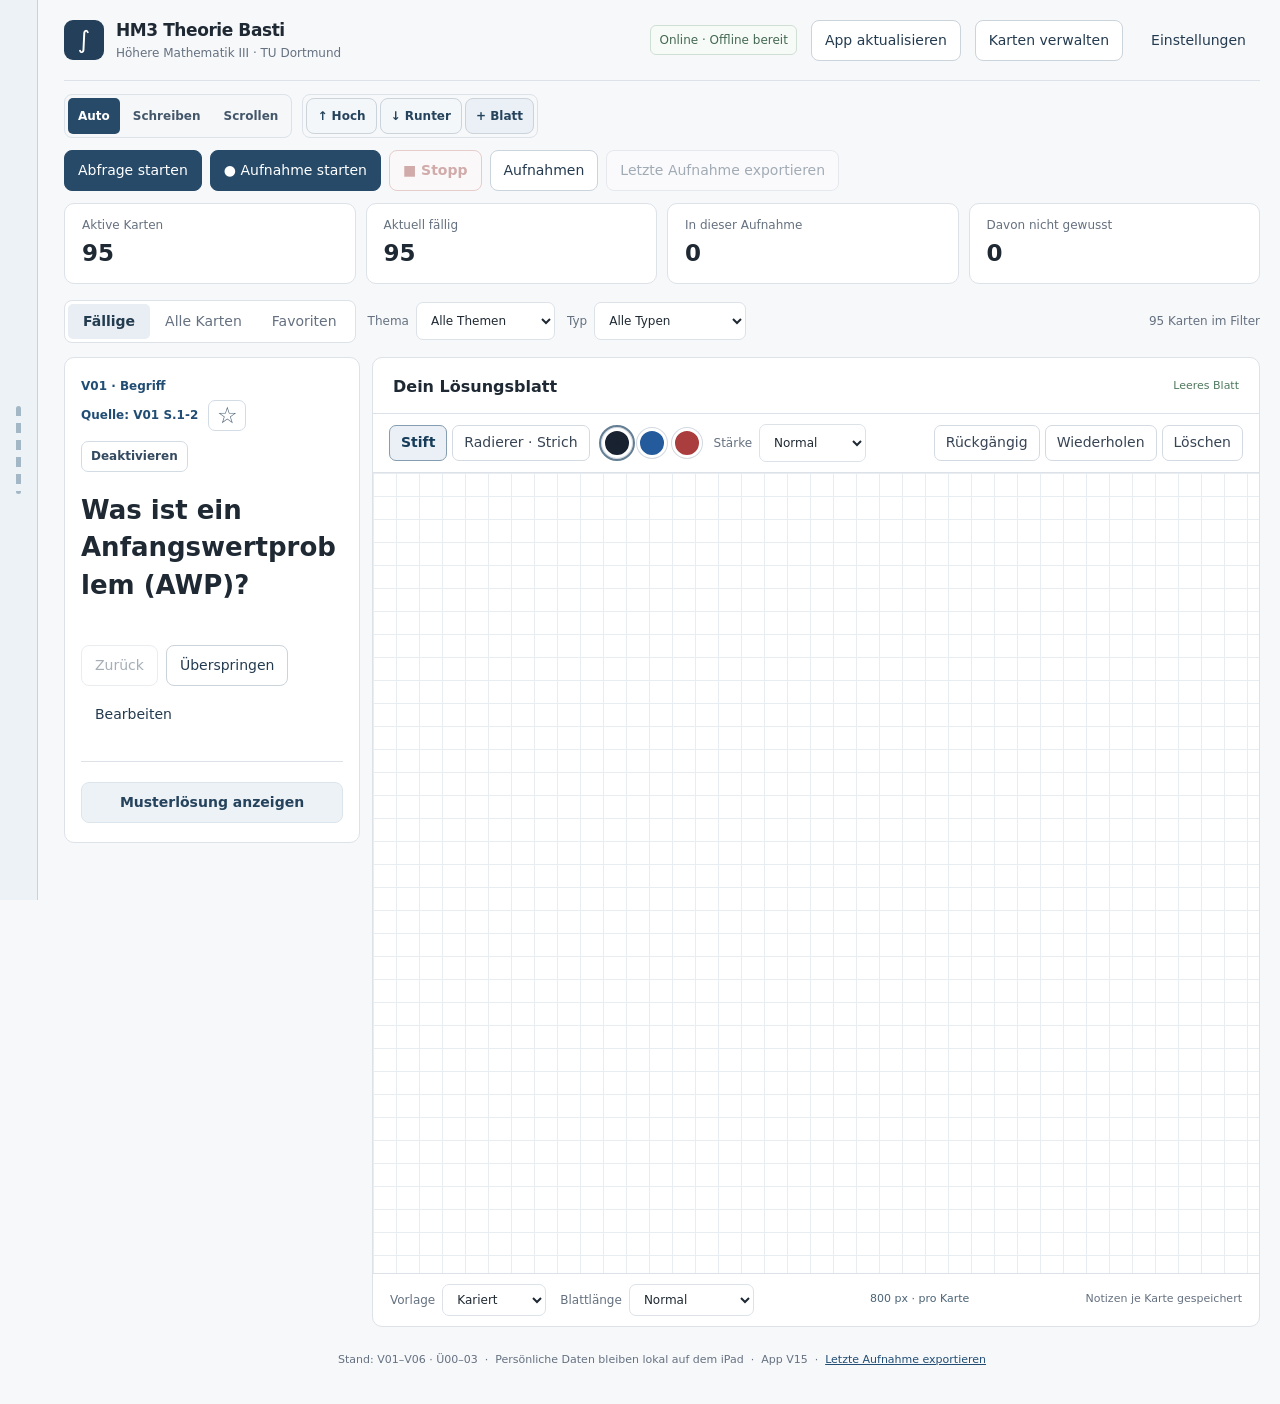
==== commit 37f7e201: "Add distraction-free quiz setup, selected-category controls and cumulative round summary UI" ====
--- a/index.html
+++ b/index.html
@@ -22,6 +22,8 @@
     <div class="top-actions"><span class="save-status" id="saveStatus" role="alert" hidden></span><span class="network-status" id="networkStatus" role="status">Offline-Modus wird geprüft …</span><button class="button" id="updateAppBtn" title="Auf neue Version prüfen und neu laden">App aktualisieren</button><button class="button" id="libraryBtn">Karten verwalten</button><button class="button button-quiet" id="settingsBtn">Einstellungen</button></div>
   </header>
 
+  <div class="quiz-toolbar is-hidden" id="quizToolbar"><strong id="quizRoundLabel">Abfrage</strong><span id="quizProgress">0 / 0</span><button class="button" id="quizExitBtn">Abfrage beenden</button></div>
+
   <div class="sessionbar">
     <div class="ink-mode-dock" id="inkModeDock" role="group" aria-label="Stift und Seitennavigation">
       <div class="ink-mode-choices">
@@ -35,7 +37,7 @@
         <button class="button ink-nav-button" id="extendSheetBtn" type="button" title="400 Pixel Schreibfläche hinzufügen">+ Blatt</button>
       </div>
     </div>
-    <div class="sessionactions"><span class="overline recording-live" id="recordingStatus" hidden>● Aufnahme läuft</span><button class="button button-primary" id="recordingStartBtn">● Aufnahme starten</button><button class="button recording-stop" id="recordingStopBtn" disabled>■ Stopp</button><button class="button" id="recordingsBtn">Aufnahmen</button><button class="button" id="exportSessionBtn" disabled>Letzte Aufnahme exportieren</button></div>
+    <div class="sessionactions"><button class="button button-primary" id="quizStartBtn">Abfrage starten</button><span class="overline recording-live" id="recordingStatus" hidden>● Aufnahme läuft</span><button class="button button-primary" id="recordingStartBtn">● Aufnahme starten</button><button class="button recording-stop" id="recordingStopBtn" disabled>■ Stopp</button><button class="button" id="recordingsBtn">Aufnahmen</button><button class="button" id="exportSessionBtn" disabled>Letzte Aufnahme exportieren</button></div>
   </div>
 
   <section class="metrics" aria-label="Lernübersicht">
@@ -82,10 +84,34 @@
       <div class="sheet-foot"><label>Vorlage <select id="sheetStyle"><option value="grid">Kariert</option><option value="lines">Liniert</option><option value="blank">Blanko</option></select></label><label>Blattlänge <select id="sheetHeight"><option value="520">Kurz</option><option value="800">Normal</option><option value="1250">Lang</option><option value="1850">Sehr lang</option><option value="custom">Individuell</option></select></label><span id="sheetLengthInfo" aria-live="polite">800 px · pro Karte</span><span>Notizen je Karte gespeichert</span></div>
     </section>
   </div>
+  <section id="quizSummary" class="quiz-summary is-hidden" aria-label="Abfrageergebnis">
+    <h2 id="quizSummaryTitle">Abfrage</h2>
+    <div class="quiz-summary-counts">
+      <div><span>Richtig</span><strong id="quizGood">0</strong></div>
+      <div><span>Teilweise</span><strong id="quizPartial">0</strong></div>
+      <div><span>Falsch</span><strong id="quizWrong">0</strong></div>
+    </div>
+    <div class="quiz-summary-actions">
+      <button class="button button-primary" id="quizRepeatWrong">Falsche wiederholen</button>
+      <button class="button" id="quizRepeatPartial">Teilweise wiederholen</button>
+      <button class="button" id="quizRepeatAll">Alle wiederholen</button>
+      <button class="button" id="quizSummaryExit">Abfrage beenden</button>
+    </div>
+  </section>
   <section id="emptyState" class="empty is-hidden"><h2>Keine Karte in dieser Auswahl</h2><p>Du kannst zu „Alle Karten“ wechseln oder deine Filter ändern.</p><button class="button button-primary" id="showAllBtn">Alle Karten anzeigen</button></section>
   <footer>Stand: V01–V06 · Ü00–03 &nbsp;·&nbsp; Persönliche Daten bleiben lokal auf dem iPad &nbsp;·&nbsp; <span id="appVersion">App-Version</span> &nbsp;·&nbsp; <button class="text-button" id="footerExport">Letzte Aufnahme exportieren</button></footer>
 </div>
 
+<dialog id="quizSetupDialog" class="settings quiz-setup-dialog" aria-labelledby="quizSetupTitle">
+  <form id="quizSetupForm">
+    <div class="dialog-title"><h2 id="quizSetupTitle">Abfrage starten</h2><button class="button" type="button" id="quizSetupClose">Schließen</button></div>
+    <h3>Vorlesungen / Kategorien</h3>
+    <div class="quiz-checks" id="quizTopics"></div>
+    <h3>Fragetypen</h3>
+    <div class="quiz-checks" id="quizTypes"></div>
+    <div class="quiz-start-actions"><strong id="quizSetupCount">0 Fragen</strong><button class="button button-primary" id="quizBeginBtn" type="submit">Starten</button></div>
+  </form>
+</dialog>
 <dialog id="libraryDialog" class="settings card-library" aria-labelledby="libraryTitle">
   <div class="dialog-title"><div><h2 id="libraryTitle">Alle Karteikarten</h2><p>Durchsuchen, favorisieren, deaktivieren oder bearbeiten.</p></div><button class="button button-quiet" id="closeLibraryBtn">Schließen</button></div>
   <div class="library-controls"><label class="library-search">Suche <input id="librarySearch" type="search" placeholder="Frage, Antwort, Thema oder Quelle …" autocomplete="off"></label><label>Status <select id="libraryFilter"><option value="all">Alle Karten</option><option value="active">Aktiv</option><option value="favorite">Favoriten</option><option value="disabled">Deaktiviert</option></select></label></div>
--- a/style.css
+++ b/style.css
@@ -192,3 +192,26 @@
   .ink-mode-dock{flex-wrap:wrap!important;gap:7px!important}
   .ink-mode-dock .ink-mode-choice,.ink-mode-dock .ink-nav-button{padding:7px 8px!important}
 }
+
+/* V15: keine große Leerstelle mehr unter dem Inhalt nach Entfernen des schwebenden Dock. */
+footer{padding-bottom:36px!important}
+
+/* V16 – kurze, inhaltlich geführte Abfragen, ohne Animationen/Erklärtexte. */
+.quiz-toolbar{display:flex;align-items:center;gap:14px;padding:11px 0;border-bottom:1px solid var(--line)}
+.quiz-toolbar strong{font-size:15px}.quiz-toolbar span{color:var(--muted);font-variant-numeric:tabular-nums}
+.quiz-toolbar button{margin-left:auto}
+body.quiz-active .sessionbar,body.quiz-active .metrics,body.quiz-active .study-filters{display:none!important}
+.quiz-setup-dialog{max-width:670px}.quiz-setup-dialog h3{margin:22px 0 10px}
+.quiz-checks{display:grid;grid-template-columns:repeat(2,minmax(0,1fr));gap:8px}
+.quiz-check{display:flex;align-items:center;gap:9px;border:1px solid var(--line);border-radius:7px;padding:10px 12px;min-height:41px}
+.quiz-check input{width:18px;height:18px;flex-shrink:0;accent-color:#264a68}
+.quiz-start-actions{display:flex;justify-content:space-between;align-items:center;gap:10px;margin-top:26px}
+.quiz-summary{padding:30px 22px;background:#fff;border:1px solid var(--line);border-radius:var(--radius);max-width:820px;margin:22px auto;width:100%}
+.quiz-summary h2{font-size:19px;margin-bottom:21px}
+.quiz-summary-counts{display:grid;grid-template-columns:repeat(3,minmax(0,1fr));gap:11px}
+.quiz-summary-counts>div{border:1px solid var(--line);border-radius:8px;padding:18px 13px}
+.quiz-summary-counts span{display:block;color:var(--muted);font-size:13px}
+.quiz-summary-counts strong{display:block;font-size:34px;font-variant-numeric:tabular-nums}
+.quiz-summary-actions{display:flex;gap:9px;flex-wrap:wrap;margin-top:23px}
+.quiz-summary-actions .button{min-height:43px}
+@media(max-width:600px){.quiz-checks{grid-template-columns:1fr}.quiz-summary-counts>div{padding:11px}.quiz-summary-counts strong{font-size:24px}}
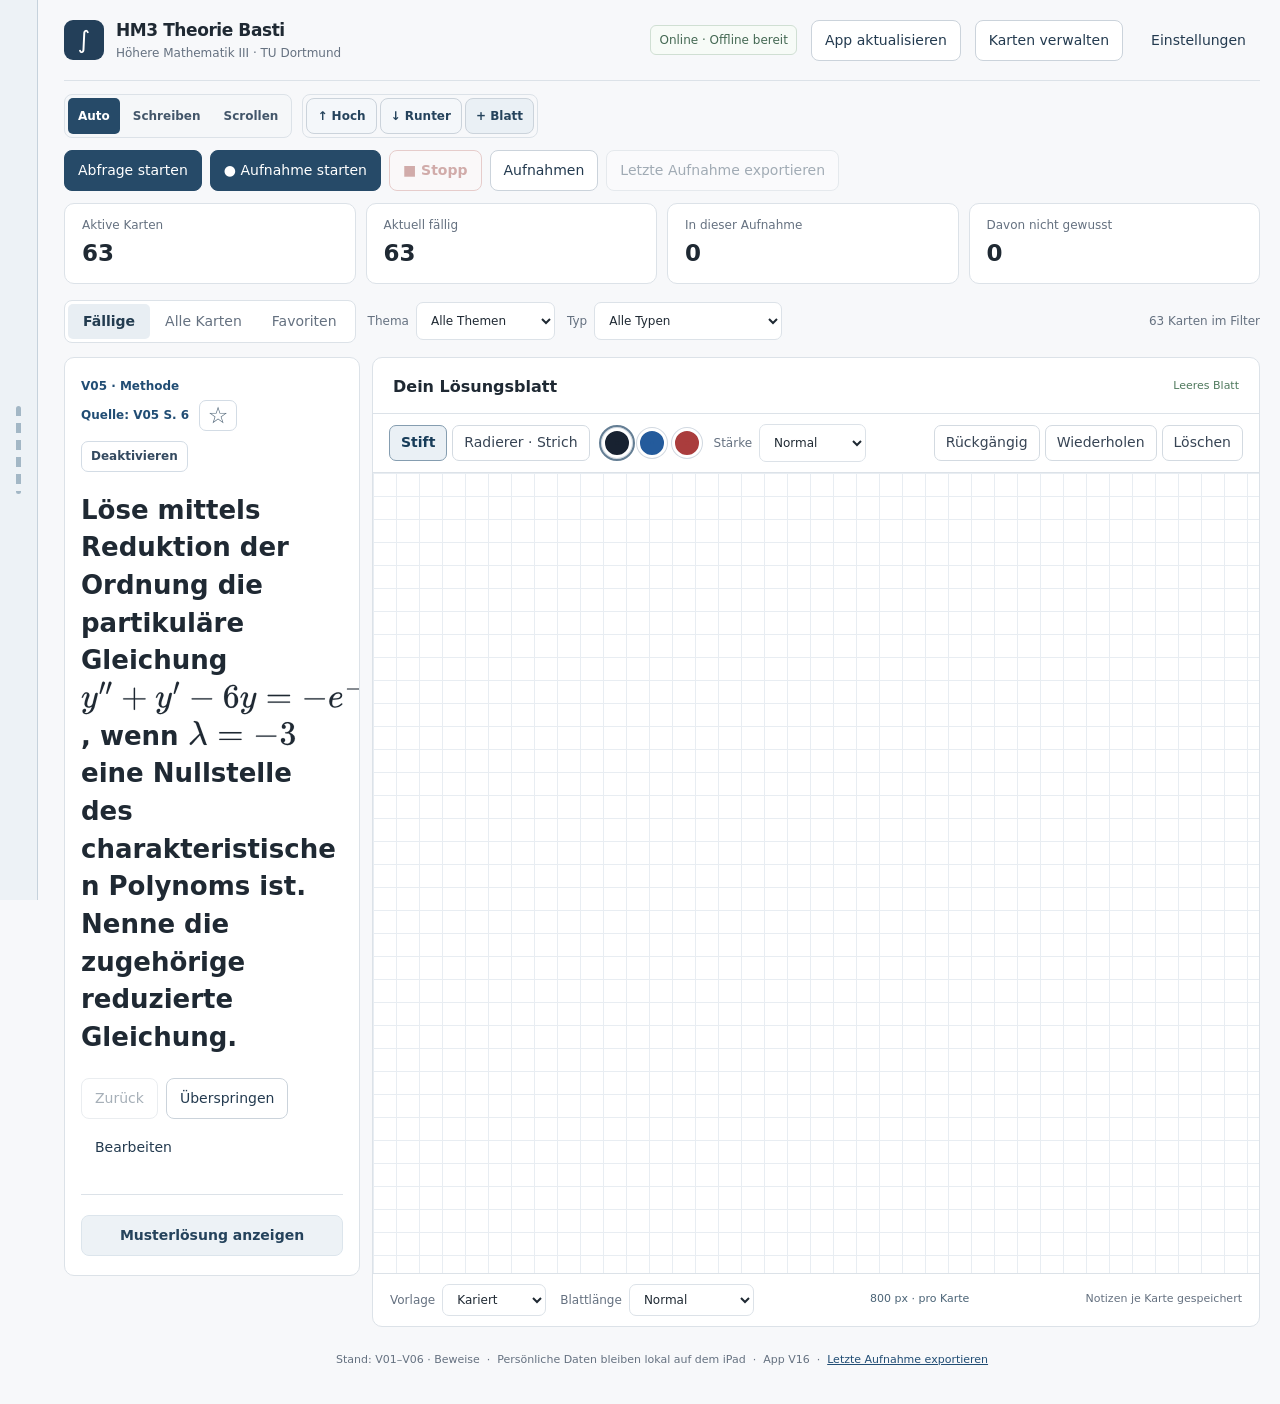
==== commit 377ede2b: "Keep Pencil controls available during quiz rounds, hide on results, and correct lecture-only footer" ====
--- a/index.html
+++ b/index.html
@@ -99,7 +99,7 @@
     </div>
   </section>
   <section id="emptyState" class="empty is-hidden"><h2>Keine Karte in dieser Auswahl</h2><p>Du kannst zu „Alle Karten“ wechseln oder deine Filter ändern.</p><button class="button button-primary" id="showAllBtn">Alle Karten anzeigen</button></section>
-  <footer>Stand: V01–V06 · Ü00–03 &nbsp;·&nbsp; Persönliche Daten bleiben lokal auf dem iPad &nbsp;·&nbsp; <span id="appVersion">App-Version</span> &nbsp;·&nbsp; <button class="text-button" id="footerExport">Letzte Aufnahme exportieren</button></footer>
+  <footer>Stand: V01–V06 · Beweise &nbsp;·&nbsp; Persönliche Daten bleiben lokal auf dem iPad &nbsp;·&nbsp; <span id="appVersion">App-Version</span> &nbsp;·&nbsp; <button class="text-button" id="footerExport">Letzte Aufnahme exportieren</button></footer>
 </div>
 
 <dialog id="quizSetupDialog" class="settings quiz-setup-dialog" aria-labelledby="quizSetupTitle">
--- a/style.css
+++ b/style.css
@@ -215,3 +215,8 @@
 .quiz-summary-actions{display:flex;gap:9px;flex-wrap:wrap;margin-top:23px}
 .quiz-summary-actions .button{min-height:43px}
 @media(max-width:600px){.quiz-checks{grid-template-columns:1fr}.quiz-summary-counts>div{padding:11px}.quiz-summary-counts strong{font-size:24px}}
+
+/* While answering a quiz keep Pencil/scroll controls available; hide them only on summary. */
+body.quiz-active:not(.quiz-results) .sessionbar{display:flex!important}
+body.quiz-active .sessionbar .sessionactions{display:none!important}
+body.quiz-results .sessionbar{display:none!important}
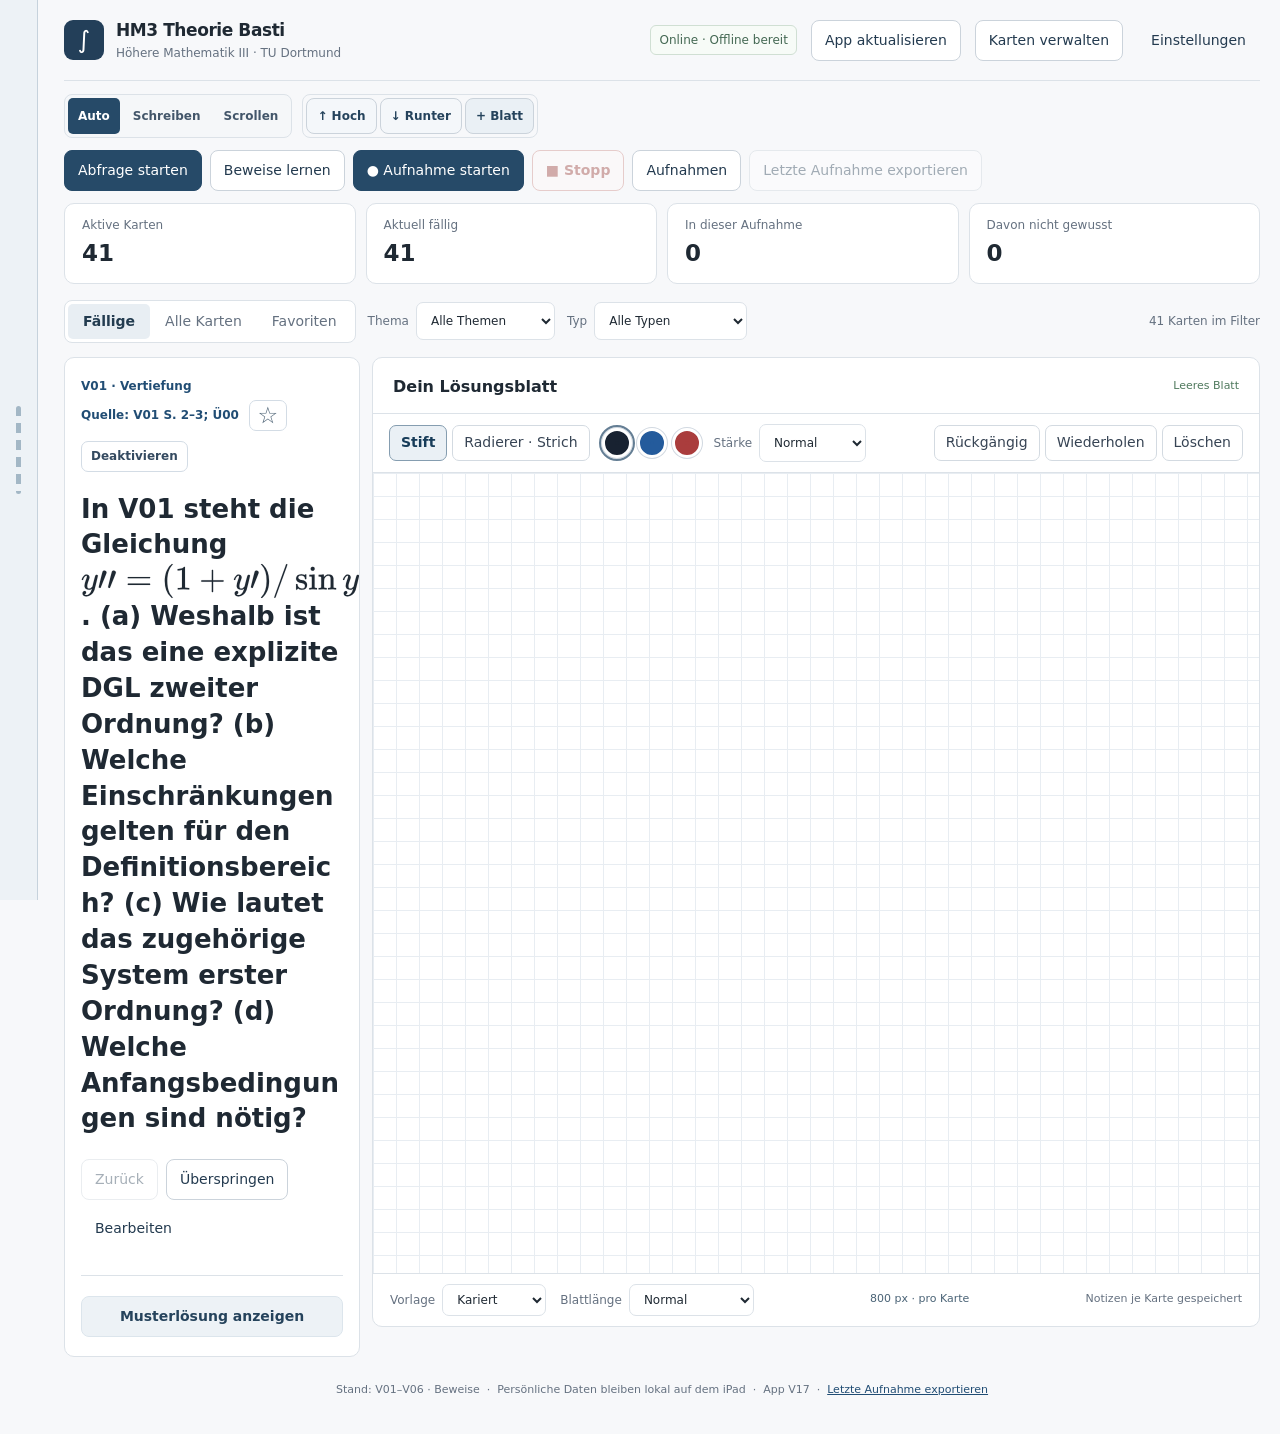
==== commit 1f632032: "V17: rigorous staged proof-study mode, 29 proofs and 41 multi-part Testat-focused tasks" ====
--- a/index.html
+++ b/index.html
@@ -24,6 +24,10 @@
 
   <div class="quiz-toolbar is-hidden" id="quizToolbar"><strong id="quizRoundLabel">Abfrage</strong><span id="quizProgress">0 / 0</span><button class="button" id="quizExitBtn">Abfrage beenden</button></div>
 
+  <div class="proof-toolbar is-hidden" id="proofToolbar">
+    <strong id="proofToolbarTitle">Beweis</strong><span id="proofToolbarProgress">1 / 5</span>
+    <button class="button" id="proofSwitchBtn">Anderer Beweis</button><button class="button" id="proofExitBtn">Beenden</button>
+  </div>
   <div class="sessionbar">
     <div class="ink-mode-dock" id="inkModeDock" role="group" aria-label="Stift und Seitennavigation">
       <div class="ink-mode-choices">
@@ -37,7 +41,7 @@
         <button class="button ink-nav-button" id="extendSheetBtn" type="button" title="400 Pixel Schreibfläche hinzufügen">+ Blatt</button>
       </div>
     </div>
-    <div class="sessionactions"><button class="button button-primary" id="quizStartBtn">Abfrage starten</button><span class="overline recording-live" id="recordingStatus" hidden>● Aufnahme läuft</span><button class="button button-primary" id="recordingStartBtn">● Aufnahme starten</button><button class="button recording-stop" id="recordingStopBtn" disabled>■ Stopp</button><button class="button" id="recordingsBtn">Aufnahmen</button><button class="button" id="exportSessionBtn" disabled>Letzte Aufnahme exportieren</button></div>
+    <div class="sessionactions"><button class="button button-primary" id="quizStartBtn">Abfrage starten</button><button class="button" id="proofStartBtn">Beweise lernen</button><span class="overline recording-live" id="recordingStatus" hidden>● Aufnahme läuft</span><button class="button button-primary" id="recordingStartBtn">● Aufnahme starten</button><button class="button recording-stop" id="recordingStopBtn" disabled>■ Stopp</button><button class="button" id="recordingsBtn">Aufnahmen</button><button class="button" id="exportSessionBtn" disabled>Letzte Aufnahme exportieren</button></div>
   </div>
 
   <section class="metrics" aria-label="Lernübersicht">
@@ -56,6 +60,18 @@
 
   <div class="workspace" id="workspace">
     <section class="flashcard" aria-label="Karteikarte">
+      <section class="proof-panel is-hidden" id="proofPanel" aria-label="Beweislernmodus">
+        <div class="proof-meta"><span id="proofSource"></span><span id="proofScope"></span></div>
+        <div class="proof-steps" id="proofSteps" aria-label="Beweisschritte"></div>
+        <h1 id="proofStepHeading" class="proof-step-title">Problem</h1>
+        <div id="proofStepTask" class="proof-task"></div>
+        <button class="button button-solution" id="proofRevealBtn" aria-expanded="false">Schritt aufdecken</button>
+        <div class="proof-step-answer is-hidden" id="proofStepAnswer"></div>
+        <div class="proof-nav">
+          <button class="button" id="proofPrevBtn">Zurück</button>
+          <button class="button button-primary" id="proofNextBtn">Weiter</button>
+        </div>
+      </section>
       <div class="card-eyebrow"><span id="cardTopic">V01</span><div class="card-context"><span id="cardSource">Quelle</span><button class="card-small-button" id="cardFavoriteBtn" aria-label="Als Favorit markieren" aria-pressed="false" title="Favorit">☆</button><button class="card-small-button" id="cardDisableBtn" title="Karte aus dem Lernen nehmen">Deaktivieren</button></div></div>
       <h1 class="card-question" id="cardQuestion">Die Karten werden geladen …</h1>
       <div class="card-buttons"><button class="button" id="prevBtn">Zurück</button><button class="button" id="skipBtn">Überspringen</button><button class="button button-quiet" id="cardEditBtn">Bearbeiten</button></div>
@@ -102,6 +118,13 @@
   <footer>Stand: V01–V06 · Beweise &nbsp;·&nbsp; Persönliche Daten bleiben lokal auf dem iPad &nbsp;·&nbsp; <span id="appVersion">App-Version</span> &nbsp;·&nbsp; <button class="text-button" id="footerExport">Letzte Aufnahme exportieren</button></footer>
 </div>
 
+<dialog id="proofSelectDialog" class="settings proof-select-dialog" aria-labelledby="proofSelectTitle">
+  <form id="proofSelectForm">
+    <div class="dialog-title"><h2 id="proofSelectTitle">Beweis lernen</h2><button class="button" type="button" id="proofSelectClose">Schließen</button></div>
+    <label class="editor-field">Beweis <select id="proofSelect" required></select></label>
+    <div class="editor-actions"><button class="button button-primary" type="submit">Starten</button></div>
+  </form>
+</dialog>
 <dialog id="quizSetupDialog" class="settings quiz-setup-dialog" aria-labelledby="quizSetupTitle">
   <form id="quizSetupForm">
     <div class="dialog-title"><h2 id="quizSetupTitle">Abfrage starten</h2><button class="button" type="button" id="quizSetupClose">Schließen</button></div>
--- a/style.css
+++ b/style.css
@@ -220,3 +220,36 @@
 body.quiz-active:not(.quiz-results) .sessionbar{display:flex!important}
 body.quiz-active .sessionbar .sessionactions{display:none!important}
 body.quiz-results .sessionbar{display:none!important}
+
+/* V17: Proof study is a separate mathematical five-stage learning flow. */
+.proof-toolbar{display:flex;gap:11px;align-items:center;padding:11px 0;border-bottom:1px solid var(--line)}
+.proof-toolbar strong{font-size:15px;overflow:hidden;text-overflow:ellipsis;white-space:nowrap;max-width:58%}
+.proof-toolbar span{font-size:13px;color:var(--muted);margin-right:auto;font-variant-numeric:tabular-nums}
+.proof-toolbar button{white-space:nowrap}
+body.proof-active .sessionbar .sessionactions{display:none!important}
+body.proof-active .metrics,body.proof-active .study-filters{display:none!important}
+body.proof-active .flashcard>.card-eyebrow,body.proof-active .flashcard>.card-question,
+body.proof-active .flashcard>.card-buttons,body.proof-active .flashcard>.solution-section{display:none!important}
+body.proof-active .proof-panel{display:flex!important}
+body.proof-active .flashcard{height:fit-content;min-height:400px}
+.proof-panel{flex-direction:column;align-items:stretch;gap:14px;min-width:0;max-height:calc(100vh - 185px);overflow-y:auto;overflow-x:hidden;overscroll-behavior:contain;touch-action:pan-y;padding:3px 1px 16px}
+.proof-meta{display:flex;flex-wrap:wrap;justify-content:space-between;gap:6px;color:var(--muted);font-size:11px}
+.proof-meta span:last-child{color:#335774;font-weight:600}
+.proof-steps{display:grid;grid-template-columns:repeat(5,minmax(0,1fr));gap:4px}
+.proof-step-chip{border-bottom:3px solid var(--line);padding:7px 1px;font-size:10px;color:var(--muted);text-align:center;overflow-wrap:anywhere}
+.proof-step-chip.is-current{border-color:#28527a;font-weight:700;color:#1d3d59}
+.proof-step-chip.is-done{border-color:#6d889b;color:#36556c}
+.proof-step-title{font-size:24px;line-height:1.22;margin:12px 0 2px}
+.proof-task{font-size:15px;line-height:1.75;white-space:pre-wrap;overflow-wrap:anywhere}
+.proof-step-answer{border:1px solid var(--line);border-radius:8px;background:#f6f8fa;padding:15px;font-size:14px;line-height:1.85;white-space:pre-wrap;overflow-wrap:anywhere}
+.proof-step-answer mjx-container{max-width:100%;overflow-x:auto;overflow-y:hidden}
+.proof-nav{display:flex;align-items:center;justify-content:space-between;gap:10px;margin-top:3px}
+.proof-nav button{min-width:97px}
+.proof-select-dialog select{width:100%;max-width:100%;font-size:15px;min-height:42px}
+body.proof-active .workspace{grid-template-columns:minmax(0,2fr) minmax(0,3fr)!important}
+@media(max-width:850px){body.proof-active .workspace{grid-template-columns:1fr!important}.proof-panel{max-height:none}}
+@media(max-width:610px){.proof-toolbar{flex-wrap:wrap}.proof-toolbar strong{max-width:100%;width:100%}.proof-step-chip{font-size:9px}}
+/* Longer answers should preserve their mathematical steps, not literal newline escapes. */
+.answer-text{white-space:pre-wrap;overflow-wrap:anywhere;line-height:1.78}
+.card-question{overflow-wrap:anywhere;line-height:1.38}
+.flashcard,.notes{min-width:0}
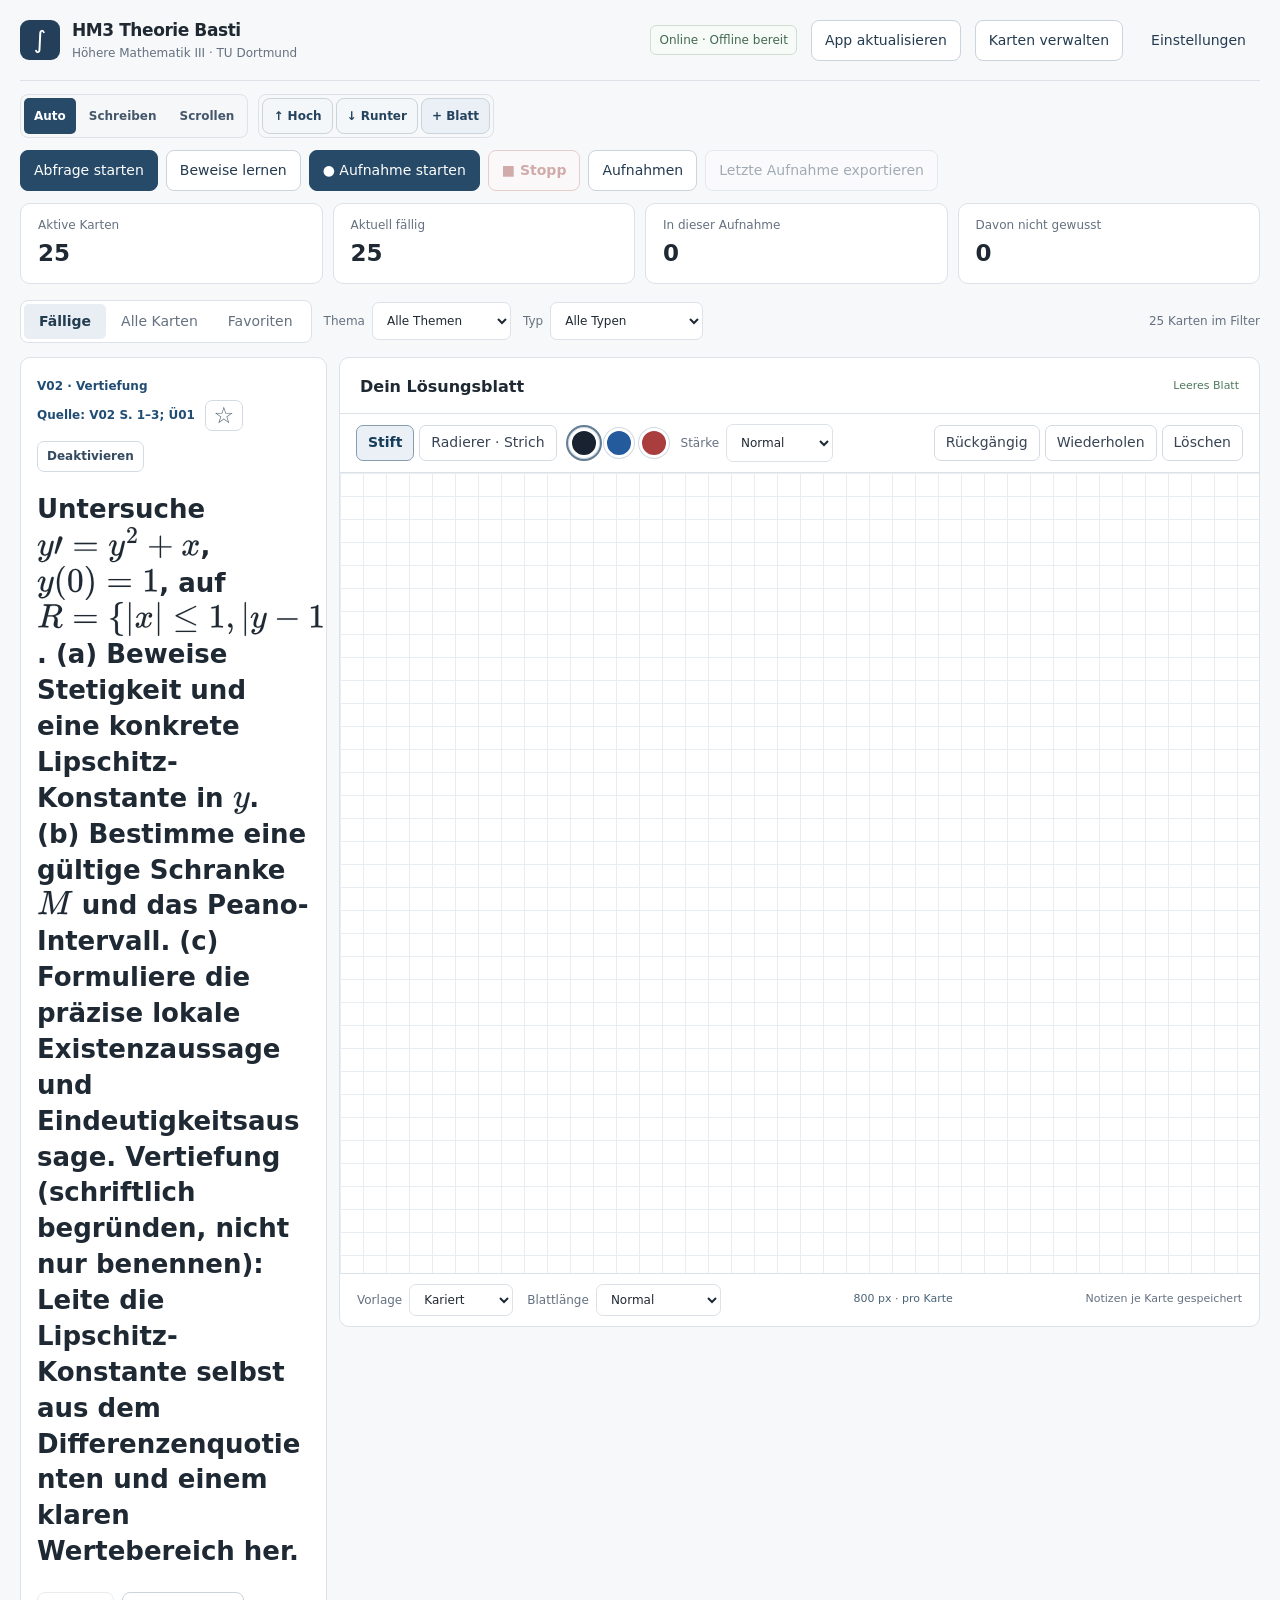
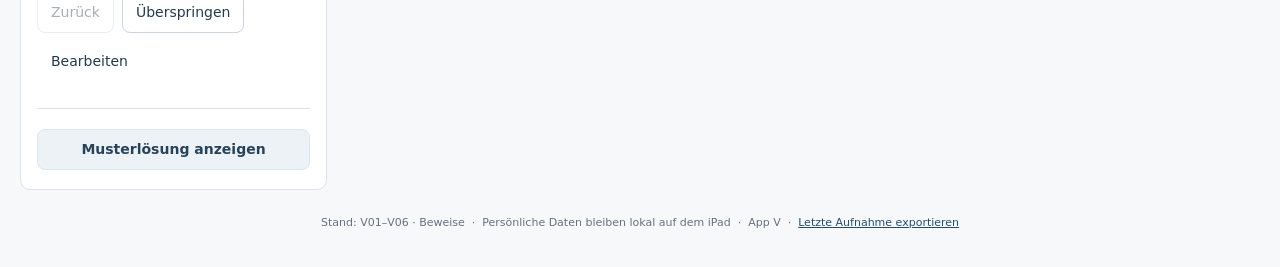
==== commit eb8ab5c7: "V18: invisible left 20-percent finger scroll, staged proof prep, deeper curated cards and expandable" ====
--- a/index.html
+++ b/index.html
@@ -62,7 +62,8 @@
     <section class="flashcard" aria-label="Karteikarte">
       <section class="proof-panel is-hidden" id="proofPanel" aria-label="Beweislernmodus">
         <div class="proof-meta"><span id="proofSource"></span><span id="proofScope"></span></div>
-        <div class="proof-steps" id="proofSteps" aria-label="Beweisschritte"></div>
+        <div id="proofIntro" class="proof-intro is-hidden"><h2 id="proofIntroTitle"></h2><div id="proofIntroBody" class="proof-intro-body"></div></div>
+<div class="proof-steps" id="proofSteps" aria-label="Beweisschritte"></div>
         <h1 id="proofStepHeading" class="proof-step-title">Problem</h1>
         <div id="proofStepTask" class="proof-task"></div>
         <button class="button button-solution" id="proofRevealBtn" aria-expanded="false">Schritt aufdecken</button>
@@ -78,7 +79,9 @@
       <div class="solution-section">
         <button class="button button-solution" id="showSolutionBtn" aria-expanded="false">Musterlösung anzeigen</button>
         <div class="solution-content is-hidden" id="solutionContent">
-          <h2>Musterlösung</h2><div id="cardAnswer" class="answer-text"></div>
+          <h2>Vollständige Musterlösung</h2><div id="cardAnswer" class="answer-text"></div>
+<details id="cardBackgroundSection" class="card-extra"><summary>Hintergrund</summary><div id="cardBackground" class="card-extra-content"></div></details>
+<details id="cardExampleSection" class="card-extra"><summary>Beispiel / Transfer</summary><div id="cardExample" class="card-extra-content"></div></details>
           <div class="rating-wrap"><p>Eigene Einschätzung – keine automatische Korrektur</p><div class="rating-buttons">
             <button class="button rate rate-wrong" data-rating="wrong">Nicht gewusst</button>
             <button class="button rate" data-rating="partial">Teilweise</button>
@@ -166,9 +169,6 @@
     <div class="editor-actions"><button class="button button-primary" type="submit" id="saveRecordingNameBtn">Speichern</button><button class="button" type="button" id="saveAndExportRecordingBtn">Speichern und ZIP exportieren</button></div>
   </form>
 </dialog>
-<div id="fingerScrollRail" class="finger-scroll-rail" aria-label="Finger-Scrollbereich am linken Bildschirmrand" title="Hier mit dem Finger scrollen" role="scrollbar" aria-orientation="vertical" aria-valuemin="0" aria-valuemax="100" aria-valuenow="0" tabindex="0">
-  <span class="rail-grip" aria-hidden="true"></span>
-</div>
 <div class="notice" id="notice" role="status" aria-live="polite"></div>
 <script>if('serviceWorker' in navigator && location.protocol==='https:')navigator.serviceWorker.register('./sw.js').catch(console.warn);</script>
 </body>
--- a/style.css
+++ b/style.css
@@ -253,3 +253,25 @@
 .answer-text{white-space:pre-wrap;overflow-wrap:anywhere;line-height:1.78}
 .card-question{overflow-wrap:anywhere;line-height:1.38}
 .flashcard,.notes{min-width:0}
+
+/* V18 – 20 % unsichtbare Finger-Scrollzone. Kein Scrollbalken. */
+body{padding-left:0!important}
+.layout{padding:0 20px!important;max-width:1570px}
+.finger-scroll-rail{display:none!important}
+@media(max-width:700px){body{padding-left:0!important}.layout{padding:0 10px!important}}
+body.proof-intro .workspace{grid-template-columns:minmax(0,1fr)!important}
+body.proof-intro .notes{display:none!important}
+body.proof-intro .flashcard{min-height:0;width:100%;max-width:1100px;margin-inline:auto}
+body.proof-intro .proof-steps,body.proof-intro #proofStepHeading,body.proof-intro #proofStepTask,
+body.proof-intro #proofRevealBtn,body.proof-intro #proofStepAnswer{display:none!important}
+body.proof-active .proof-panel{max-height:none;overflow:visible;touch-action:none}
+.proof-intro{padding:6px 0 8px}
+.proof-intro h2{font-size:23px;margin:10px 0 18px}
+.proof-intro-body{font-size:16px;line-height:1.95;white-space:pre-wrap;overflow-wrap:anywhere}
+.proof-intro-body mjx-container{max-width:100%;overflow-x:auto;overflow-y:hidden}
+.proof-meta{margin-bottom:8px}
+.proof-nav{padding-top:12px}
+.card-extra{margin:12px 0 0;border:1px solid var(--line);border-radius:7px;background:#f7f9fb}
+.card-extra summary{cursor:pointer;padding:12px 13px;font-size:13px;font-weight:650;color:#274961}
+.card-extra-content{border-top:1px solid var(--line);padding:14px 13px;white-space:pre-wrap;font-size:13px;line-height:1.8;overflow-wrap:anywhere}
+.card-extra-content mjx-container{max-width:100%;overflow-x:auto;overflow-y:hidden}
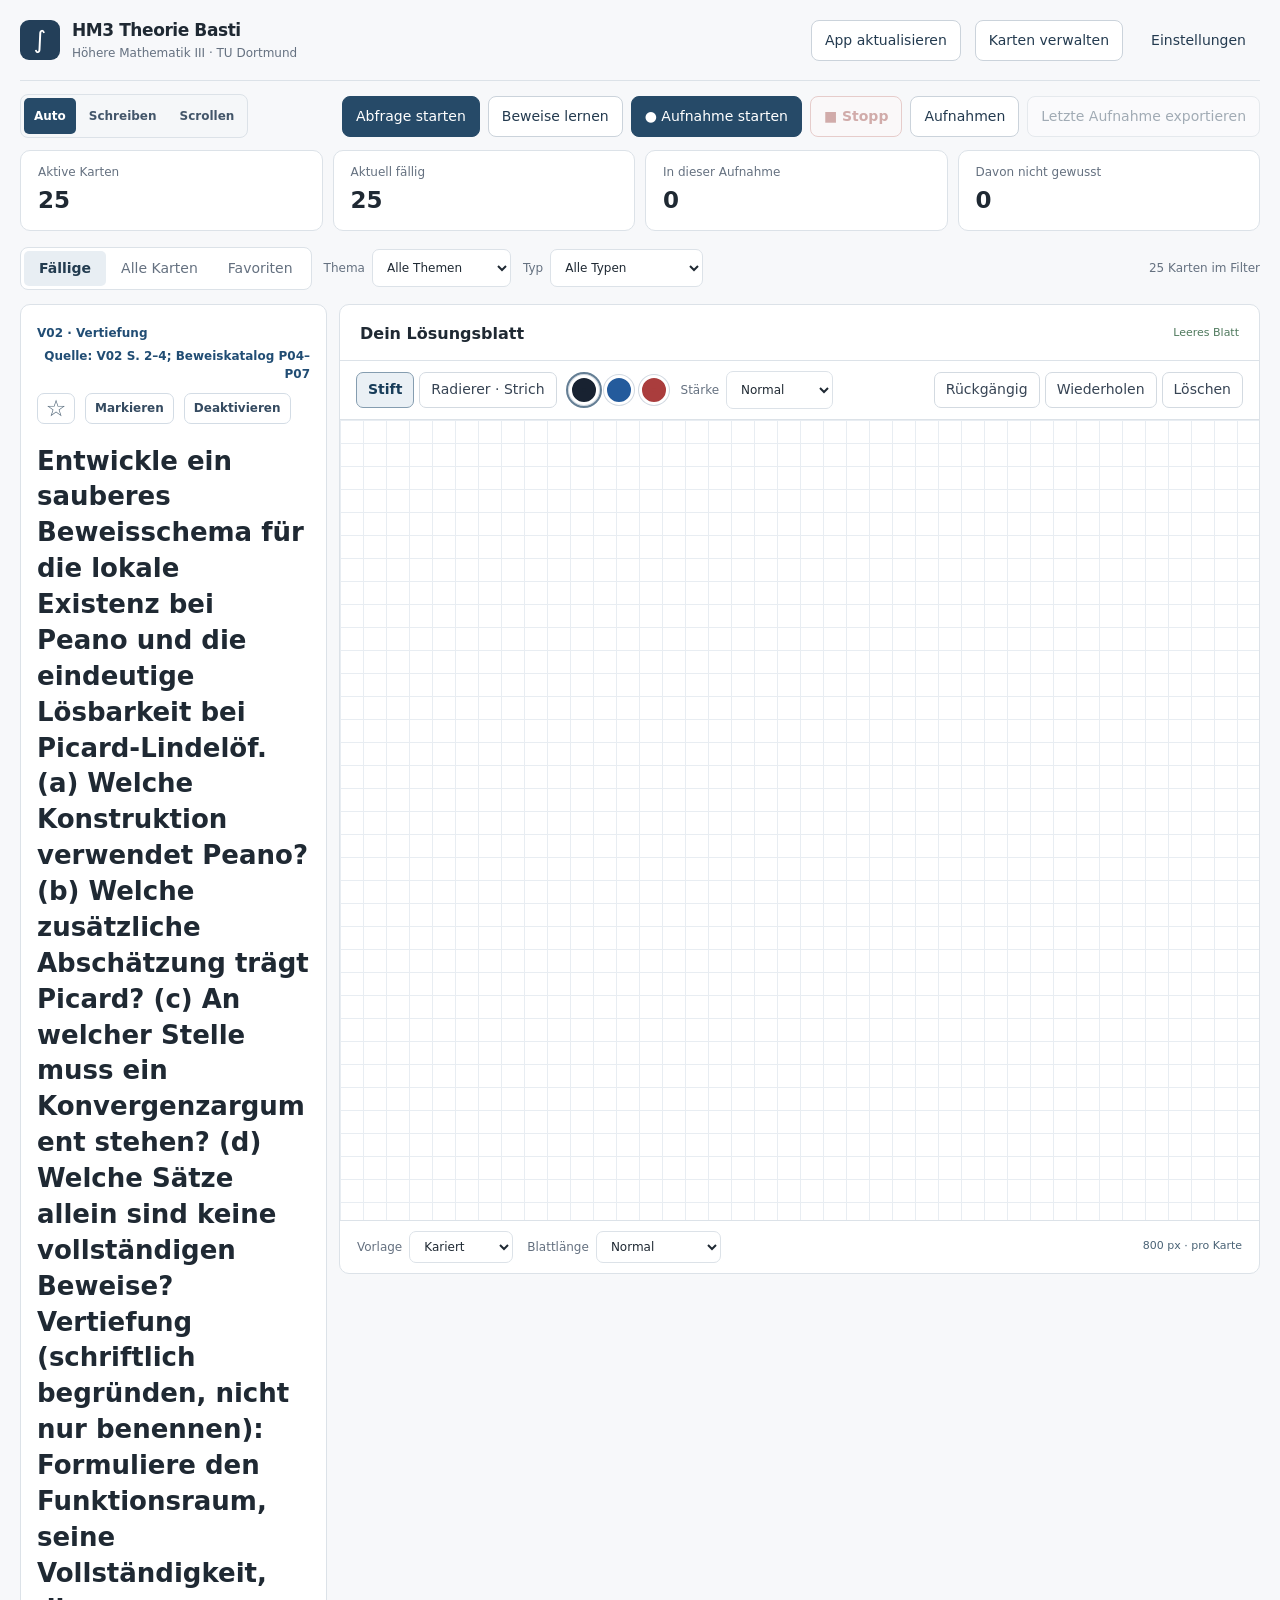
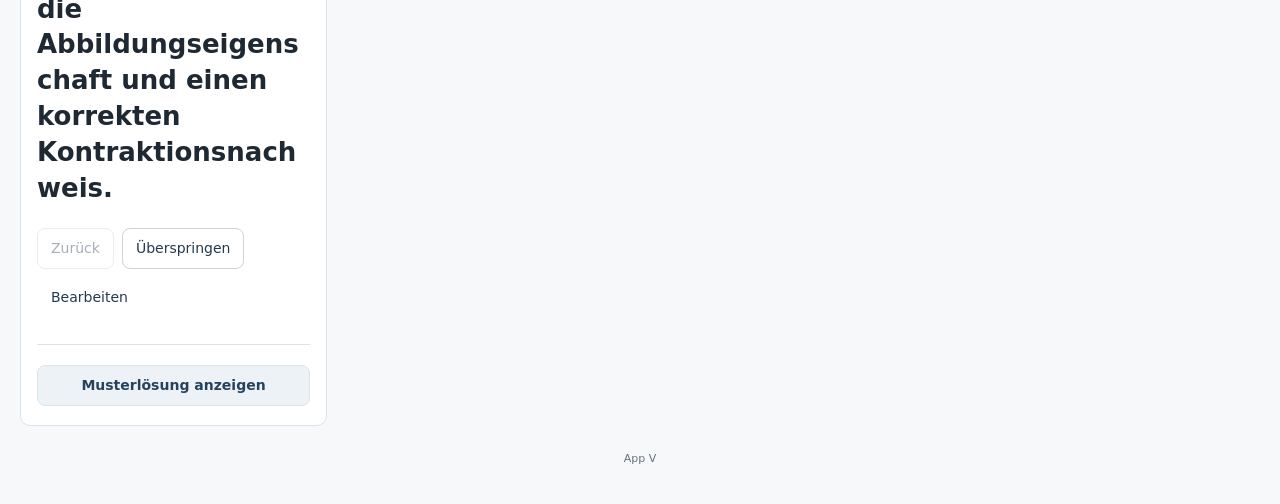
==== commit 812f07d2: "V19: fresh ink per question attempt, marked-card review, clean UI and opt-in queued GitHub ZIP sync" ====
--- a/index.html
+++ b/index.html
@@ -19,7 +19,7 @@
 <div class="layout">
   <header class="topbar">
     <div class="brand"><div class="brandmark" aria-hidden="true">∫</div><div><strong>HM3 Theorie Basti</strong><span>Höhere Mathematik III · TU Dortmund</span></div></div>
-    <div class="top-actions"><span class="save-status" id="saveStatus" role="alert" hidden></span><span class="network-status" id="networkStatus" role="status">Offline-Modus wird geprüft …</span><button class="button" id="updateAppBtn" title="Auf neue Version prüfen und neu laden">App aktualisieren</button><button class="button" id="libraryBtn">Karten verwalten</button><button class="button button-quiet" id="settingsBtn">Einstellungen</button></div>
+    <div class="top-actions"><span class="save-status" id="saveStatus" role="alert" hidden></span><button class="button" id="updateAppBtn" title="Auf neue Version prüfen und neu laden">App aktualisieren</button><button class="button" id="libraryBtn">Karten verwalten</button><button class="button button-quiet" id="settingsBtn">Einstellungen</button></div>
   </header>
 
   <div class="quiz-toolbar is-hidden" id="quizToolbar"><strong id="quizRoundLabel">Abfrage</strong><span id="quizProgress">0 / 0</span><button class="button" id="quizExitBtn">Abfrage beenden</button></div>
@@ -35,11 +35,7 @@
         <button class="button ink-mode-choice" id="inkModeBtn" type="button" aria-pressed="false">Schreiben</button>
         <button class="button ink-mode-choice" id="inkScrollBtn" type="button" aria-pressed="false">Scrollen</button>
       </div>
-      <div class="ink-navigation" role="group" aria-label="Seite und Blatt steuern">
-        <button class="button ink-nav-button" id="scrollUpBtn" type="button" title="Seite nach oben">↑ Hoch</button>
-        <button class="button ink-nav-button" id="scrollDownBtn" type="button" title="Seite nach unten">↓ Runter</button>
-        <button class="button ink-nav-button" id="extendSheetBtn" type="button" title="400 Pixel Schreibfläche hinzufügen">+ Blatt</button>
-      </div>
+
     </div>
     <div class="sessionactions"><button class="button button-primary" id="quizStartBtn">Abfrage starten</button><button class="button" id="proofStartBtn">Beweise lernen</button><span class="overline recording-live" id="recordingStatus" hidden>● Aufnahme läuft</span><button class="button button-primary" id="recordingStartBtn">● Aufnahme starten</button><button class="button recording-stop" id="recordingStopBtn" disabled>■ Stopp</button><button class="button" id="recordingsBtn">Aufnahmen</button><button class="button" id="exportSessionBtn" disabled>Letzte Aufnahme exportieren</button></div>
   </div>
@@ -73,7 +69,7 @@
           <button class="button button-primary" id="proofNextBtn">Weiter</button>
         </div>
       </section>
-      <div class="card-eyebrow"><span id="cardTopic">V01</span><div class="card-context"><span id="cardSource">Quelle</span><button class="card-small-button" id="cardFavoriteBtn" aria-label="Als Favorit markieren" aria-pressed="false" title="Favorit">☆</button><button class="card-small-button" id="cardDisableBtn" title="Karte aus dem Lernen nehmen">Deaktivieren</button></div></div>
+      <div class="card-eyebrow"><span id="cardTopic">V01</span><div class="card-context"><span id="cardSource">Quelle</span><button class="card-small-button" id="cardFavoriteBtn" aria-label="Als Favorit markieren" aria-pressed="false" title="Favorit">☆</button><button class="card-small-button" id="cardMarkBtn" aria-label="Frage markieren" aria-pressed="false">Markieren</button><button class="card-small-button" id="cardDisableBtn" title="Karte aus dem Lernen nehmen">Deaktivieren</button></div></div>
       <h1 class="card-question" id="cardQuestion">Die Karten werden geladen …</h1>
       <div class="card-buttons"><button class="button" id="prevBtn">Zurück</button><button class="button" id="skipBtn">Überspringen</button><button class="button button-quiet" id="cardEditBtn">Bearbeiten</button></div>
       <div class="solution-section">
@@ -100,7 +96,7 @@
         <div class="toolset toolbar-end"><button class="tool" id="undoBtn" aria-label="Rückgängig">Rückgängig</button><button class="tool" id="redoBtn" aria-label="Wiederholen">Wiederholen</button><button class="tool" id="clearBtn">Löschen</button></div>
       </div>
       <div class="sheet sheet-grid" id="sheet"><canvas id="inkCanvas" aria-label="Freie Schreibfläche für Apple Pencil"></canvas><canvas id="eraserOverlay" aria-hidden="true"></canvas></div>
-      <div class="sheet-foot"><label>Vorlage <select id="sheetStyle"><option value="grid">Kariert</option><option value="lines">Liniert</option><option value="blank">Blanko</option></select></label><label>Blattlänge <select id="sheetHeight"><option value="520">Kurz</option><option value="800">Normal</option><option value="1250">Lang</option><option value="1850">Sehr lang</option><option value="custom">Individuell</option></select></label><span id="sheetLengthInfo" aria-live="polite">800 px · pro Karte</span><span>Notizen je Karte gespeichert</span></div>
+      <div class="sheet-foot"><label>Vorlage <select id="sheetStyle"><option value="grid">Kariert</option><option value="lines">Liniert</option><option value="blank">Blanko</option></select></label><label>Blattlänge <select id="sheetHeight"><option value="520">Kurz</option><option value="800">Normal</option><option value="1250">Lang</option><option value="1850">Sehr lang</option><option value="custom">Individuell</option></select></label><span id="sheetLengthInfo" aria-live="polite">800 px</span></div>
     </section>
   </div>
   <section id="quizSummary" class="quiz-summary is-hidden" aria-label="Abfrageergebnis">
@@ -118,7 +114,7 @@
     </div>
   </section>
   <section id="emptyState" class="empty is-hidden"><h2>Keine Karte in dieser Auswahl</h2><p>Du kannst zu „Alle Karten“ wechseln oder deine Filter ändern.</p><button class="button button-primary" id="showAllBtn">Alle Karten anzeigen</button></section>
-  <footer>Stand: V01–V06 · Beweise &nbsp;·&nbsp; Persönliche Daten bleiben lokal auf dem iPad &nbsp;·&nbsp; <span id="appVersion">App-Version</span> &nbsp;·&nbsp; <button class="text-button" id="footerExport">Letzte Aufnahme exportieren</button></footer>
+  <footer><span id="appVersion">App-Version</span></footer>
 </div>
 
 <dialog id="proofSelectDialog" class="settings proof-select-dialog" aria-labelledby="proofSelectTitle">
@@ -139,10 +135,10 @@
   </form>
 </dialog>
 <dialog id="libraryDialog" class="settings card-library" aria-labelledby="libraryTitle">
-  <div class="dialog-title"><div><h2 id="libraryTitle">Alle Karteikarten</h2><p>Durchsuchen, favorisieren, deaktivieren oder bearbeiten.</p></div><button class="button button-quiet" id="closeLibraryBtn">Schließen</button></div>
-  <div class="library-controls"><label class="library-search">Suche <input id="librarySearch" type="search" placeholder="Frage, Antwort, Thema oder Quelle …" autocomplete="off"></label><label>Status <select id="libraryFilter"><option value="all">Alle Karten</option><option value="active">Aktiv</option><option value="favorite">Favoriten</option><option value="disabled">Deaktiviert</option></select></label></div>
+  <div class="dialog-title"><div><h2 id="libraryTitle">Alle Karteikarten</h2></div><button class="button button-quiet" id="closeLibraryBtn">Schließen</button></div>
+  <div class="library-controls"><label class="library-search">Suche <input id="librarySearch" type="search" placeholder="Frage, Antwort, Thema oder Quelle …" autocomplete="off"></label><label>Status <select id="libraryFilter"><option value="all">Alle Karten</option><option value="active">Aktiv</option><option value="favorite">Favoriten</option><option value="marked">Markierte Fragen</option><option value="disabled">Deaktiviert</option></select></label></div>
   <div class="library-summary" id="libraryCount" aria-live="polite">–</div><div id="libraryList" class="library-list"></div>
-  <p class="small-note">Die ursprünglichen Karten bleiben erhalten. Eigene Textänderungen sind im Gesamtbackup enthalten.</p>
+  
 </dialog>
 <dialog id="editorDialog" class="settings card-editor" aria-labelledby="editorTitle">
   <div class="dialog-title"><div><h2 id="editorTitle">Karte bearbeiten</h2><p id="editorHint">Frage und Musterlösung</p></div><button class="button button-quiet" id="closeEditorBtn">Schließen</button></div>
@@ -150,20 +146,31 @@
 </dialog>
 <dialog id="settingsDialog" class="settings">
   <div class="dialog-title"><h2>Einstellungen und Sicherung</h2><button class="button button-quiet" id="closeSettingsBtn">Schließen</button></div>
-  <p>Normale Notizen bleiben als Entwurf auf dem iPad. Nur bei einer laufenden Aufnahme werden Antworten und neu gezeichnete Stiftstriche für die spätere Kontrolle separat archiviert.</p>
+  
   <label class="checkrow"><input type="checkbox" id="pencilOnly" checked> Nur mit Apple Pencil zeichnen (Auto: Finger und Handballen auf dem Blatt ignorieren)</label>
   <section class="offline-settings"><h3>Offline lernen</h3>
-    <p>Fragen, Formeln und App-Dateien werden auf diesem iPad zwischengespeichert. Skizzen und Lernstand bleiben lokal – auch ohne Internet. Bei der nächsten Verbindung prüft die App auf neue Versionen.</p>
+    
     <button class="button" type="button" id="offlineSaveBtn">Alle Offline-Dateien sichern</button>
     <span id="offlineSaveStatus" role="status"></span>
   </section>
   <div class="dialog-actions"><button class="button button-primary" id="exportSessionBtn2">Letzte Aufnahme als ZIP</button><button class="button" id="exportBackupBtn">Gesamtes Backup (JSON)</button><label class="button file-label">Backup wiederherstellen <input type="file" id="importBackup" accept=".json,application/json" hidden></label></div>
+
+  <section class="github-settings" aria-labelledby="githubSyncTitle">
+    <h3 id="githubSyncTitle">GitHub-Aufnahmen</h3>
+    <label class="checkrow"><input id="githubSyncEnabled" type="checkbox"> Aufnahmen automatisch synchronisieren</label>
+    <label class="editor-field">Zielrepository <input id="githubSyncRepo" type="text" autocomplete="off" spellcheck="false" value="BastianGasper/hm3-theorie-aufnahmen" placeholder="Benutzer/privates-repository"></label>
+    <label class="editor-field">Fine-grained Token <input id="githubSyncToken" type="password" autocomplete="new-password" spellcheck="false" placeholder="github_pat_…"></label>
+    <label class="checkrow"><input id="githubSyncPublicConsent" type="checkbox"> Öffentliches Repository ausdrücklich erlauben</label>
+    <p class="small-note">Empfohlen: eigenes privates Repository. Token benötigt nur Contents: Read and write für dieses Repository. Das Token wird ausschließlich auf diesem iPad gespeichert, nicht exportiert. Wer Zugriff auf diese App-Daten erhält, könnte das Token auslesen.</p>
+    <div class="dialog-actions"><button class="button button-primary" id="githubSyncSave" type="button">GitHub-Sync speichern</button><button class="button" id="githubSyncNow" type="button">Jetzt synchronisieren</button><button class="button button-quiet" id="githubSyncRemove" type="button">Verbindung entfernen</button></div>
+    <p class="small-note" id="githubSyncStatus" role="status"></p>
+  </section>
   <h3>Gespeicherte Aufnahmen</h3><div id="sessionList" class="session-list"><p>Wird geladen …</p></div>
-  <p class="small-note">Sicherung ist wichtig: Safari kann lokale Websitedaten löschen. Ein Export lädt keine Daten automatisch hoch. Erst wenn du die ZIP hier im Chat hochlädst, kann ich deine Skizzen ansehen.</p>
+  <p class="small-note">Ein Gesamtbackup sichert deine lokalen Aufnahmen und Notizen.</p>
 </dialog>
 <dialog id="recordingNameDialog" class="settings recording-name-dialog" aria-labelledby="recordingNameTitle">
   <h2 id="recordingNameTitle">Aufnahme beendet</h2>
-  <p>Gib deiner Aufnahme einen Namen. Sie wird nur auf diesem iPad gespeichert, bis du sie ausdrücklich exportierst.</p>
+
   <form id="recordingNameForm">
     <label class="editor-field">Name der Aufnahme <input type="text" id="recordingNameInput" maxlength="100" required placeholder="Zum Beispiel: HöMa3 Testat – Peano und Picard"></label>
     <div class="editor-actions"><button class="button button-primary" type="submit" id="saveRecordingNameBtn">Speichern</button><button class="button" type="button" id="saveAndExportRecordingBtn">Speichern und ZIP exportieren</button></div>
--- a/style.css
+++ b/style.css
@@ -275,3 +275,14 @@
 .card-extra summary{cursor:pointer;padding:12px 13px;font-size:13px;font-weight:650;color:#274961}
 .card-extra-content{border-top:1px solid var(--line);padding:14px 13px;white-space:pre-wrap;font-size:13px;line-height:1.8;overflow-wrap:anywhere}
 .card-extra-content mjx-container{max-width:100%;overflow-x:auto;overflow-y:hidden}
+
+/* V19: one lightweight marking action; no obsolete navigation dock or online badges. */
+.card-small-button.is-marked{background:#e8edf4;color:#214768;border-color:#94acc3;font-weight:700}
+.library-item.is-marked{border-left:3px solid #456c92}
+.github-settings{padding:18px 0 12px;border-top:1px solid var(--line);margin-top:18px}
+.github-settings .editor-field{margin:10px 0}
+.github-settings input[type="password"],.github-settings input[type="text"]{width:100%;max-width:670px}
+.github-settings .checkrow{display:flex;align-items:center;gap:8px}
+.github-settings .dialog-actions{flex-wrap:wrap;justify-content:flex-start}
+#githubSyncStatus{min-height:0}
+.network-status,.ink-navigation{display:none!important}
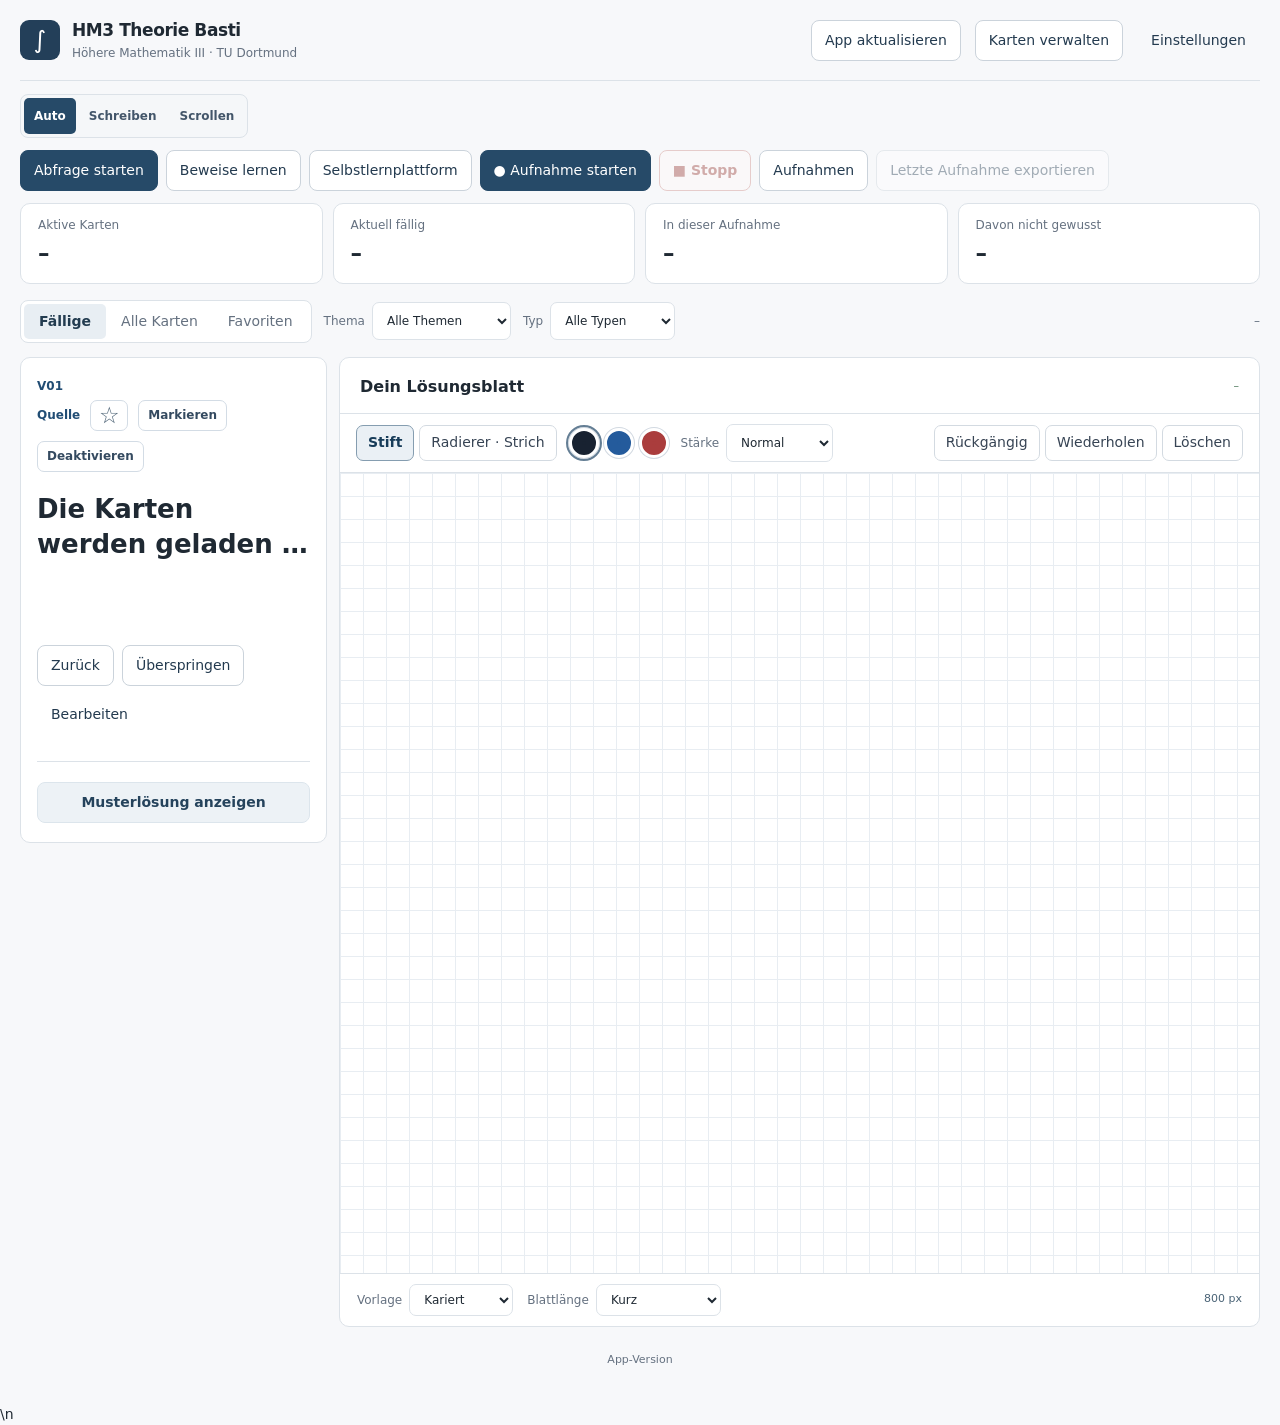
==== commit 7b999413: "V20: Integrate dedicated Moodle self-learning section" ====
--- a/index.html
+++ b/index.html
@@ -37,7 +37,7 @@
       </div>
 
     </div>
-    <div class="sessionactions"><button class="button button-primary" id="quizStartBtn">Abfrage starten</button><button class="button" id="proofStartBtn">Beweise lernen</button><span class="overline recording-live" id="recordingStatus" hidden>● Aufnahme läuft</span><button class="button button-primary" id="recordingStartBtn">● Aufnahme starten</button><button class="button recording-stop" id="recordingStopBtn" disabled>■ Stopp</button><button class="button" id="recordingsBtn">Aufnahmen</button><button class="button" id="exportSessionBtn" disabled>Letzte Aufnahme exportieren</button></div>
+    <div class="sessionactions"><button class="button button-primary" id="quizStartBtn">Abfrage starten</button><button class="button" id="proofStartBtn">Beweise lernen</button><button class="button" id="selfLearningBtn">Selbstlernplattform</button><span class="overline recording-live" id="recordingStatus" hidden>● Aufnahme läuft</span><button class="button button-primary" id="recordingStartBtn">● Aufnahme starten</button><button class="button recording-stop" id="recordingStopBtn" disabled>■ Stopp</button><button class="button" id="recordingsBtn">Aufnahmen</button><button class="button" id="exportSessionBtn" disabled>Letzte Aufnahme exportieren</button></div>
   </div>
 
   <section class="metrics" aria-label="Lernübersicht">
@@ -75,7 +75,7 @@
       <div class="solution-section">
         <button class="button button-solution" id="showSolutionBtn" aria-expanded="false">Musterlösung anzeigen</button>
         <div class="solution-content is-hidden" id="solutionContent">
-          <h2>Vollständige Musterlösung</h2><div id="cardAnswer" class="answer-text"></div>
+          <h2 id="solutionHeading">Vollständige Musterlösung</h2><div id="cardAnswer" class="answer-text"></div>
 <details id="cardBackgroundSection" class="card-extra"><summary>Hintergrund</summary><div id="cardBackground" class="card-extra-content"></div></details>
 <details id="cardExampleSection" class="card-extra"><summary>Beispiel / Transfer</summary><div id="cardExample" class="card-extra-content"></div></details>
           <div class="rating-wrap"><p>Eigene Einschätzung – keine automatische Korrektur</p><div class="rating-buttons">
@@ -117,7 +117,13 @@
   <footer><span id="appVersion">App-Version</span></footer>
 </div>
 
-<dialog id="proofSelectDialog" class="settings proof-select-dialog" aria-labelledby="proofSelectTitle">
+
+<dialog id="selfLearningDialog" class="settings self-learning-dialog" aria-labelledby="selfLearningTitle">
+  <div class="dialog-title"><h2 id="selfLearningTitle">Selbstlernplattform</h2><button class="button" type="button" id="selfLearningClose">Schließen</button></div>
+  <p id="selfLearningCount" class="list-caption"></p>
+  <div id="selfLearningGroups"></div>
+</dialog>
+\n<dialog id="proofSelectDialog" class="settings proof-select-dialog" aria-labelledby="proofSelectTitle">
   <form id="proofSelectForm">
     <div class="dialog-title"><h2 id="proofSelectTitle">Beweis lernen</h2><button class="button" type="button" id="proofSelectClose">Schließen</button></div>
     <label class="editor-field">Beweis <select id="proofSelect" required></select></label>
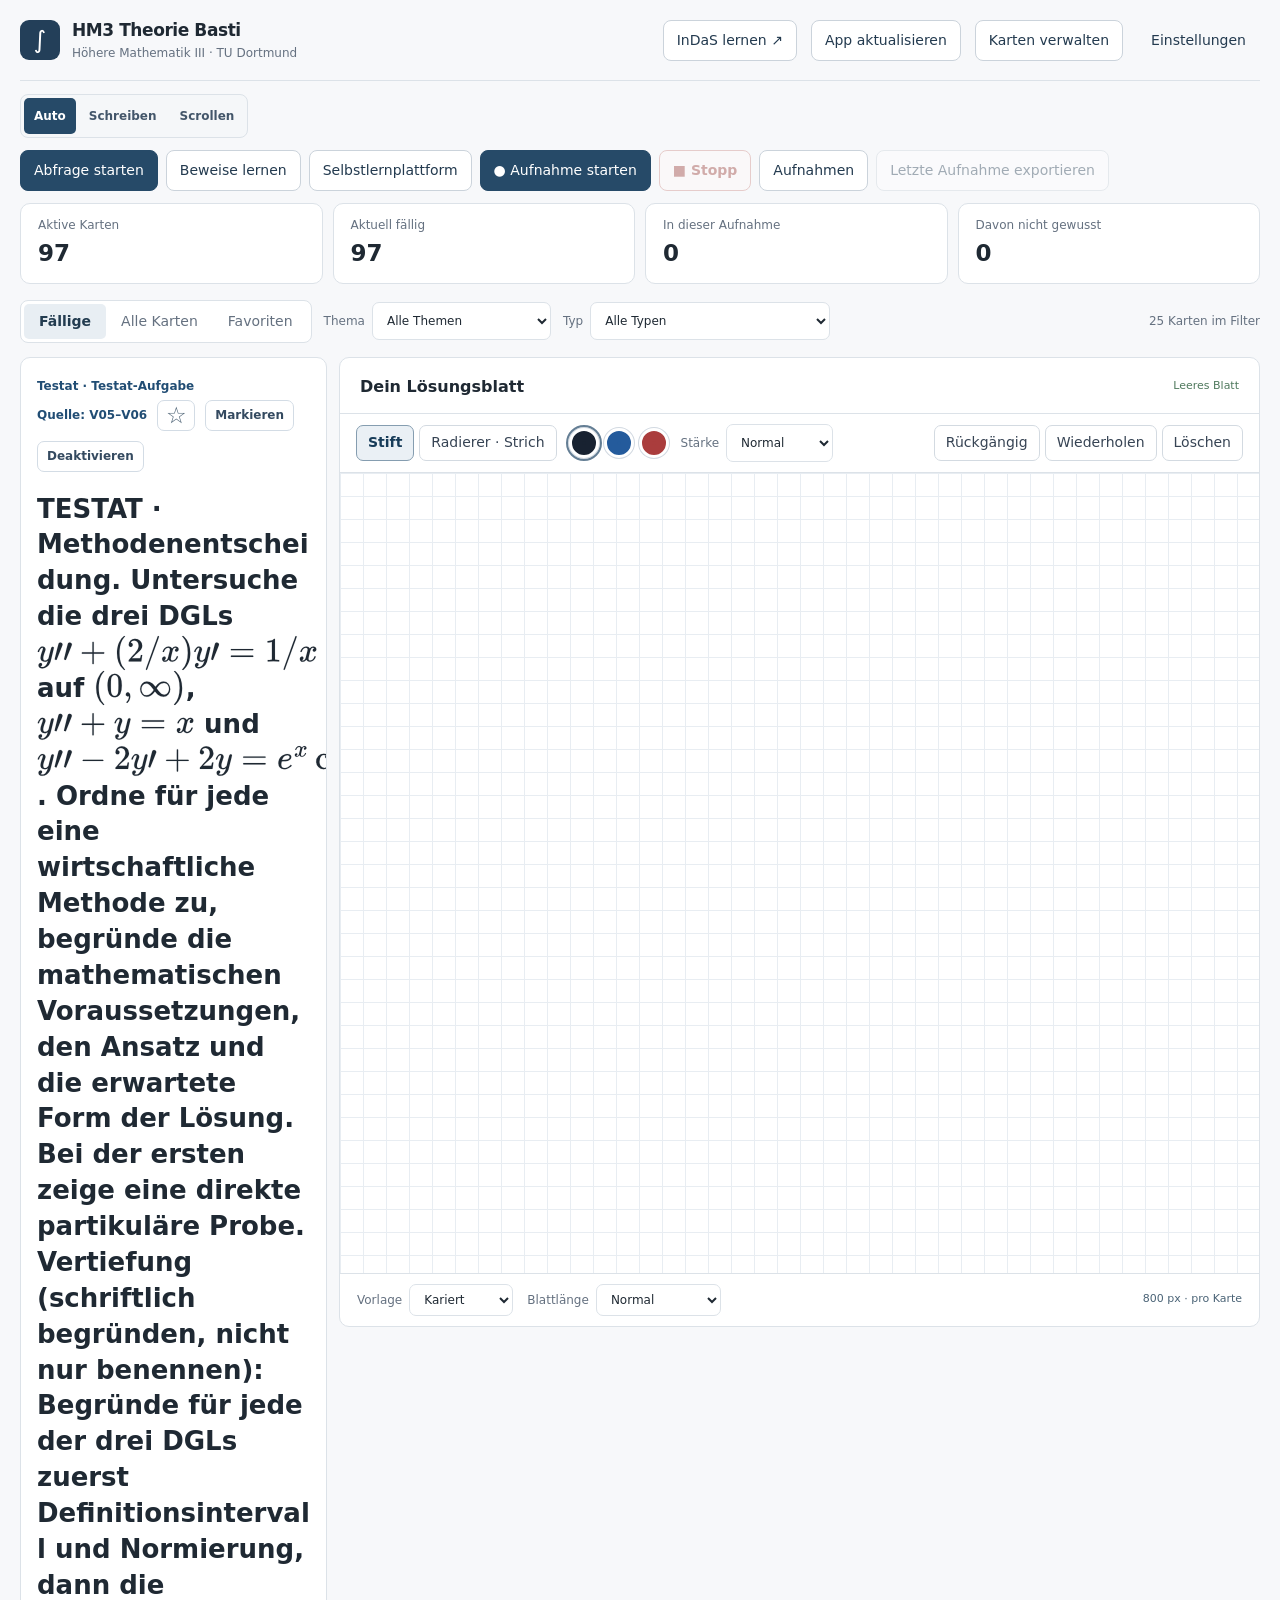
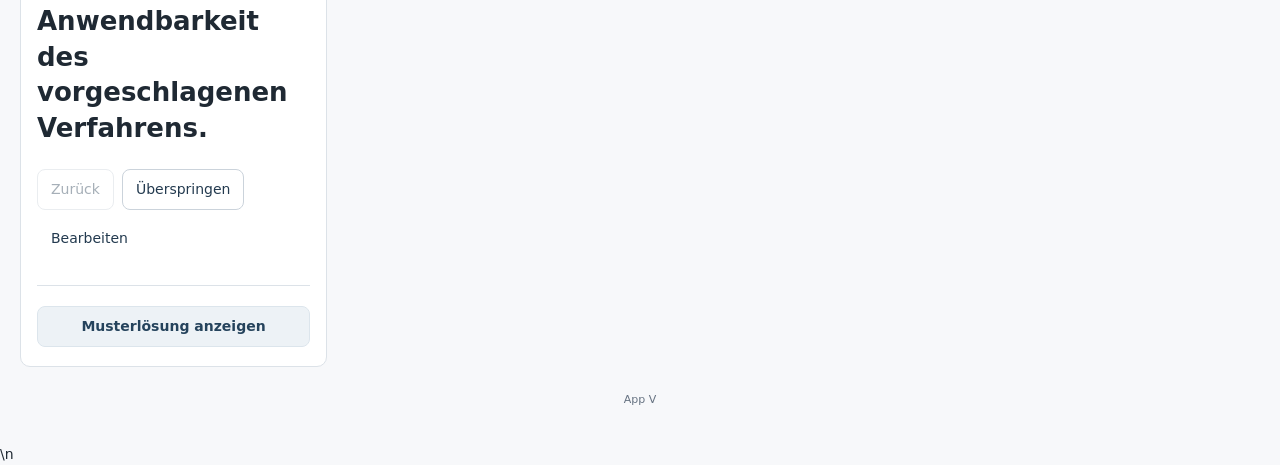
==== commit 20a314e6: "Link InDaS flashcards from existing HöMa3 website" ====
--- a/index.html
+++ b/index.html
@@ -19,7 +19,7 @@
 <div class="layout">
   <header class="topbar">
     <div class="brand"><div class="brandmark" aria-hidden="true">∫</div><div><strong>HM3 Theorie Basti</strong><span>Höhere Mathematik III · TU Dortmund</span></div></div>
-    <div class="top-actions"><span class="save-status" id="saveStatus" role="alert" hidden></span><button class="button" id="updateAppBtn" title="Auf neue Version prüfen und neu laden">App aktualisieren</button><button class="button" id="libraryBtn">Karten verwalten</button><button class="button button-quiet" id="settingsBtn">Einstellungen</button></div>
+    <div class="top-actions"><a class="button" href="./indas.html" title="Industrial Data Science I Karteikarten öffnen">InDaS lernen ↗</a><span class="save-status" id="saveStatus" role="alert" hidden></span><button class="button" id="updateAppBtn" title="Auf neue Version prüfen und neu laden">App aktualisieren</button><button class="button" id="libraryBtn">Karten verwalten</button><button class="button button-quiet" id="settingsBtn">Einstellungen</button></div>
   </header>
 
   <div class="quiz-toolbar is-hidden" id="quizToolbar"><strong id="quizRoundLabel">Abfrage</strong><span id="quizProgress">0 / 0</span><button class="button" id="quizExitBtn">Abfrage beenden</button></div>
--- a/style.css
+++ b/style.css
@@ -286,3 +286,13 @@
 .github-settings .dialog-actions{flex-wrap:wrap;justify-content:flex-start}
 #githubSyncStatus{min-height:0}
 .network-status,.ink-navigation{display:none!important}
+
+/* V20: source-separated Moodle tests and supplementary learning area */
+.self-learning-dialog{width:min(720px,calc(100vw - 24px));max-width:720px;max-height:min(92vh,950px);overflow:auto}
+.selflearning-group{padding:14px 0;border-bottom:1px solid var(--line)}
+.selflearning-group:last-child{border-bottom:0}
+.selflearning-group h3{margin:0 0 6px;font-size:1.04rem}
+.selflearning-group p{margin:0 0 12px;color:var(--muted);line-height:1.45}
+.selflearning-options{display:grid;grid-template-columns:repeat(auto-fit,minmax(230px,1fr));gap:8px}
+.selflearning-option{text-align:left;justify-content:flex-start;white-space:normal;line-height:1.35;padding:10px 12px;min-height:43px}
+@media(max-width:600px){.selflearning-options{grid-template-columns:1fr}}
